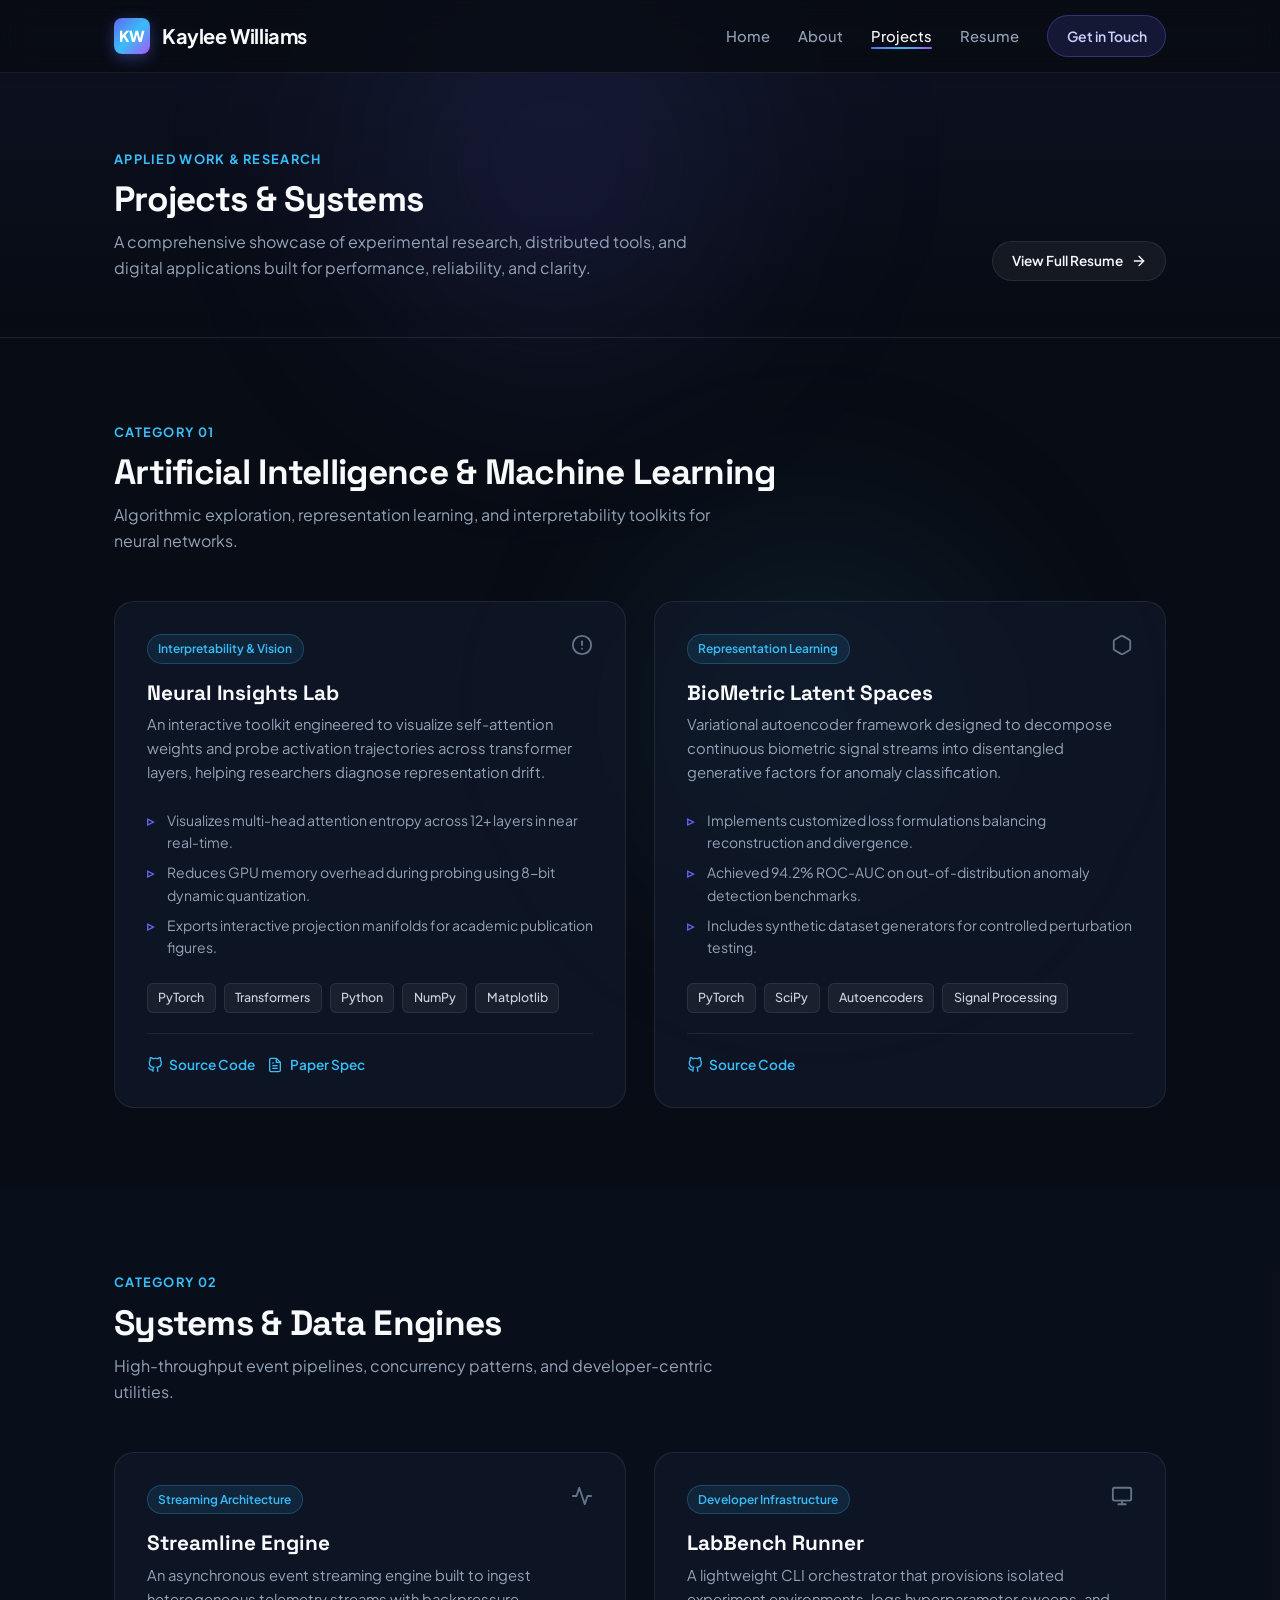
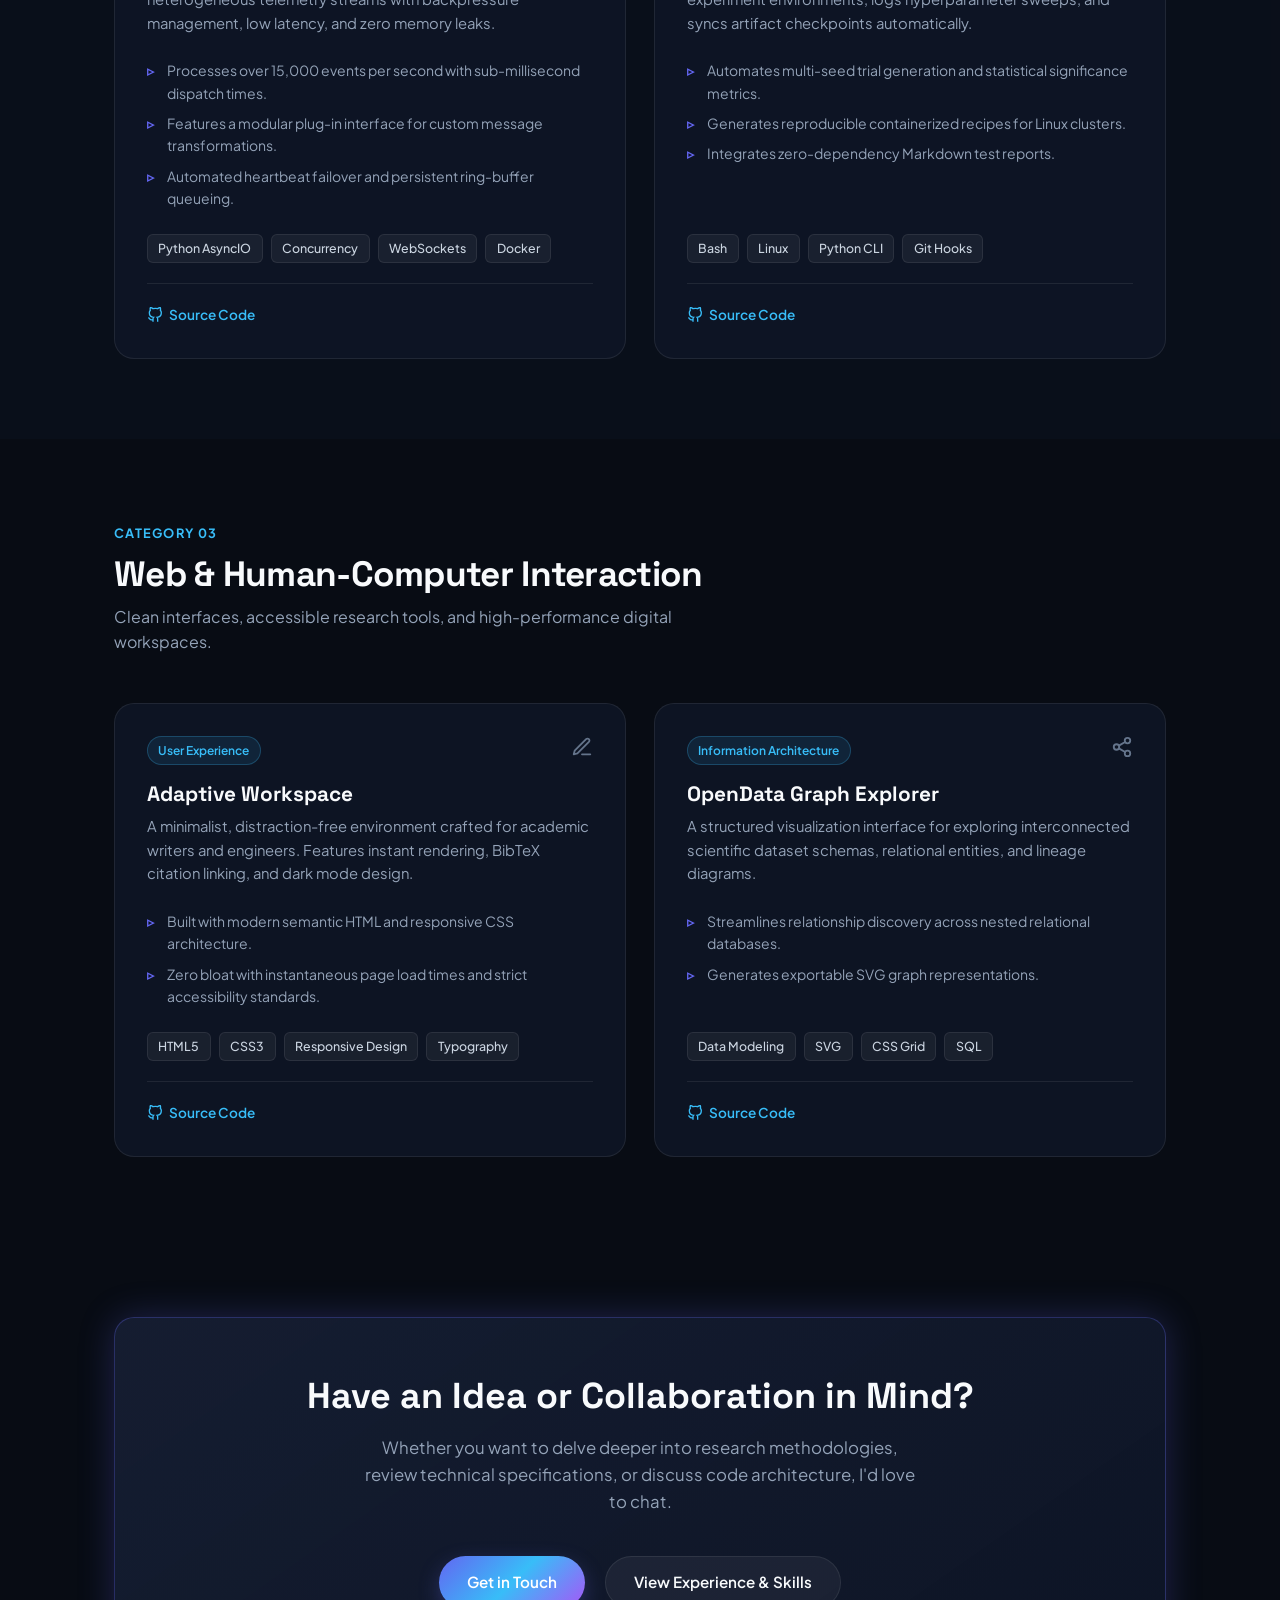
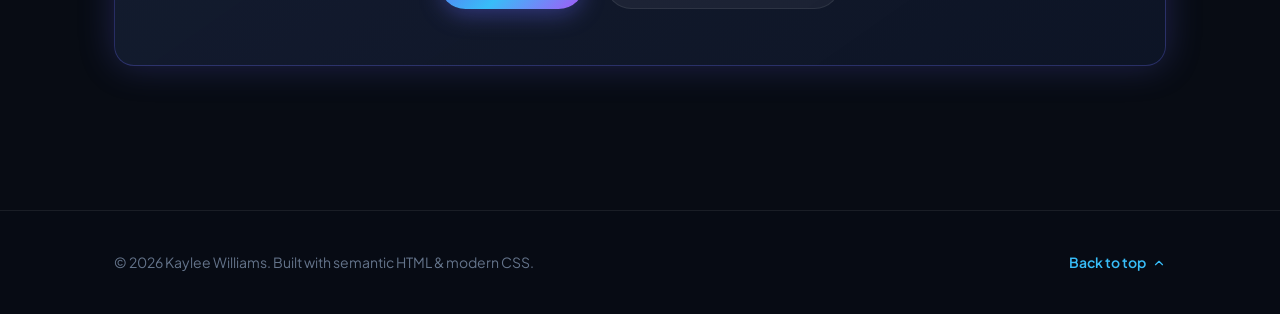
==== project.html @ 2fb53fd2 "Added resumer, projects,and shared styles" ====
<!DOCTYPE html>
<html lang="en">
<head>
  <meta charset="UTF-8">
  <meta name="viewport" content="width=device-width, initial-scale=1.0">
  <meta name="description" content="Projects and Applied Research by Kaylee Williams - Machine learning, systems engineering, and interactive web tools.">
  <title>Projects | Kaylee Williams</title>
  <link rel="preconnect" href="https://fonts.googleapis.com">
  <link rel="preconnect" href="https://fonts.gstatic.com" crossorigin>
  <link href="https://fonts.googleapis.com/css2?family=Plus+Jakarta+Sans:wght@300;400;500;600;700;800&family=Space+Grotesk:wght@500;700&display=swap" rel="stylesheet">
  <link rel="stylesheet" href="styles.css">
</head>
<body>

  <!-- Top Sticky Navigation Bar -->
  <header>
    <div class="container nav-content">
      <a href="index.html" class="brand-logo" id="nav-brand" aria-label="Kaylee Williams Home">
        <div class="brand-icon">KW</div>
        <span>Kaylee Williams</span>
      </a>
      <nav aria-label="Main Navigation">
        <ul>
          <li><a href="index.html" id="link-home">Home</a></li>
          <li><a href="index.html#about" id="link-about">About</a></li>
          <li><a href="project.html" class="active" id="link-projects">Projects</a></li>
          <li><a href="resume.html" id="link-resume">Resume</a></li>
          <li><a href="index.html#contact" class="nav-cta" id="link-contact-cta">Get in Touch</a></li>
        </ul>
      </nav>
    </div>
  </header>

  <main>
    <!-- Page Header -->
    <div class="page-header">
      <div class="container page-header-content">
        <div>
          <span class="section-tag">Applied Work &amp; Research</span>
          <h1 class="section-title">Projects &amp; Systems</h1>
          <p class="section-desc">
            A comprehensive showcase of experimental research, distributed tools, and digital applications built for performance, reliability, and clarity.
          </p>
        </div>
        <div>
          <a href="resume.html" class="btn-secondary btn-sm" id="btn-view-cv">
            <span>View Full Resume</span>
            <svg width="16" height="16" viewBox="0 0 24 24" fill="none" stroke="currentColor" stroke-width="2" stroke-linecap="round" stroke-linejoin="round"><line x1="5" y1="12" x2="19" y2="12"></line><polyline points="12 5 19 12 12 19"></polyline></svg>
          </a>
        </div>
      </div>
    </div>

    <!-- AI & Machine Learning Section -->
    <section>
      <div class="container">
        <div class="section-header">
          <span class="section-tag">Category 01</span>
          <h2 class="section-title">Artificial Intelligence &amp; Machine Learning</h2>
          <p class="section-desc">
            Algorithmic exploration, representation learning, and interpretability toolkits for neural networks.
          </p>
        </div>

        <div class="grid-2">
          <!-- Project Card 1 -->
          <article class="card project-card">
            <div>
              <div class="project-header">
                <span class="project-badge">Interpretability &amp; Vision</span>
                <span class="project-icon">
                  <svg width="22" height="22" viewBox="0 0 24 24" fill="none" stroke="currentColor" stroke-width="2" stroke-linecap="round" stroke-linejoin="round"><circle cx="12" cy="12" r="10"></circle><line x1="12" y1="8" x2="12" y2="12"></line><line x1="12" y1="16" x2="12.01" y2="16"></line></svg>
                </span>
              </div>
              <h3 class="project-title">Neural Insights Lab</h3>
              <p class="project-summary">
                An interactive toolkit engineered to visualize self-attention weights and probe activation trajectories across transformer layers, helping researchers diagnose representation drift.
              </p>
              <ul class="project-highlights">
                <li>Visualizes multi-head attention entropy across 12+ layers in near real-time.</li>
                <li>Reduces GPU memory overhead during probing using 8-bit dynamic quantization.</li>
                <li>Exports interactive projection manifolds for academic publication figures.</li>
              </ul>
            </div>
            <div>
              <div class="tech-tags">
                <span class="tag">PyTorch</span>
                <span class="tag">Transformers</span>
                <span class="tag">Python</span>
                <span class="tag">NumPy</span>
                <span class="tag">Matplotlib</span>
              </div>
              <div class="project-links">
                <a href="https://github.com" target="_blank" rel="noopener noreferrer" class="project-link-item">
                  <svg width="16" height="16" viewBox="0 0 24 24" fill="none" stroke="currentColor" stroke-width="2"><path d="M9 19c-5 1.5-5-2.5-7-3m14 6v-3.87a3.37 3.37 0 0 0-.94-2.61c3.14-.35 6.44-1.54 6.44-7A5.44 5.44 0 0 0 20 4.77 5.07 5.07 0 0 0 19.91 1S18.73.65 16 2.48a13.38 13.38 0 0 0-7 0C6.27.65 5.09 1 5.09 1A5.07 5.07 0 0 0 5 4.77a5.44 5.44 0 0 0-1.5 3.78c0 5.42 3.3 6.61 6.44 7A3.37 3.37 0 0 0 9 18.13V22"></path></svg>
                  <span>Source Code</span>
                </a>
                <a href="#" class="project-link-item">
                  <svg width="16" height="16" viewBox="0 0 24 24" fill="none" stroke="currentColor" stroke-width="2"><path d="M14 2H6a2 2 0 0 0-2 2v16a2 2 0 0 0 2 2h12a2 2 0 0 0 2-2V8z"></path><polyline points="14 2 14 8 20 8"></polyline><line x1="16" y1="13" x2="8" y2="13"></line><line x1="16" y1="17" x2="8" y2="17"></line><polyline points="10 9 9 9 8 9"></polyline></svg>
                  <span>Paper Spec</span>
                </a>
              </div>
            </div>
          </article>

          <!-- Project Card 2 -->
          <article class="card project-card">
            <div>
              <div class="project-header">
                <span class="project-badge">Representation Learning</span>
                <span class="project-icon">
                  <svg width="22" height="22" viewBox="0 0 24 24" fill="none" stroke="currentColor" stroke-width="2" stroke-linecap="round" stroke-linejoin="round"><path d="M21 16V8a2 2 0 0 0-1-1.73l-7-4a2 2 0 0 0-2 0l-7 4A2 2 0 0 0 3 8v8a2 2 0 0 0 1 1.73l7 4a2 2 0 0 0 2 0l7-4A2 2 0 0 0 21 16z"></path></svg>
                </span>
              </div>
              <h3 class="project-title">BioMetric Latent Spaces</h3>
              <p class="project-summary">
                Variational autoencoder framework designed to decompose continuous biometric signal streams into disentangled generative factors for anomaly classification.
              </p>
              <ul class="project-highlights">
                <li>Implements customized loss formulations balancing reconstruction and divergence.</li>
                <li>Achieved 94.2% ROC-AUC on out-of-distribution anomaly detection benchmarks.</li>
                <li>Includes synthetic dataset generators for controlled perturbation testing.</li>
              </ul>
            </div>
            <div>
              <div class="tech-tags">
                <span class="tag">PyTorch</span>
                <span class="tag">SciPy</span>
                <span class="tag">Autoencoders</span>
                <span class="tag">Signal Processing</span>
              </div>
              <div class="project-links">
                <a href="https://github.com" target="_blank" rel="noopener noreferrer" class="project-link-item">
                  <svg width="16" height="16" viewBox="0 0 24 24" fill="none" stroke="currentColor" stroke-width="2"><path d="M9 19c-5 1.5-5-2.5-7-3m14 6v-3.87a3.37 3.37 0 0 0-.94-2.61c3.14-.35 6.44-1.54 6.44-7A5.44 5.44 0 0 0 20 4.77 5.07 5.07 0 0 0 19.91 1S18.73.65 16 2.48a13.38 13.38 0 0 0-7 0C6.27.65 5.09 1 5.09 1A5.07 5.07 0 0 0 5 4.77a5.44 5.44 0 0 0-1.5 3.78c0 5.42 3.3 6.61 6.44 7A3.37 3.37 0 0 0 9 18.13V22"></path></svg>
                  <span>Source Code</span>
                </a>
              </div>
            </div>
          </article>
        </div>
      </div>
    </section>

    <!-- Systems & Tools Section -->
    <section style="background: rgba(14, 20, 36, 0.4);">
      <div class="container">
        <div class="section-header">
          <span class="section-tag">Category 02</span>
          <h2 class="section-title">Systems &amp; Data Engines</h2>
          <p class="section-desc">
            High-throughput event pipelines, concurrency patterns, and developer-centric utilities.
          </p>
        </div>

        <div class="grid-2">
          <!-- Project Card 3 -->
          <article class="card project-card">
            <div>
              <div class="project-header">
                <span class="project-badge">Streaming Architecture</span>
                <span class="project-icon">
                  <svg width="22" height="22" viewBox="0 0 24 24" fill="none" stroke="currentColor" stroke-width="2" stroke-linecap="round" stroke-linejoin="round"><polyline points="22 12 18 12 15 21 9 3 6 12 2 12"></polyline></svg>
                </span>
              </div>
              <h3 class="project-title">Streamline Engine</h3>
              <p class="project-summary">
                An asynchronous event streaming engine built to ingest heterogeneous telemetry streams with backpressure management, low latency, and zero memory leaks.
              </p>
              <ul class="project-highlights">
                <li>Processes over 15,000 events per second with sub-millisecond dispatch times.</li>
                <li>Features a modular plug-in interface for custom message transformations.</li>
                <li>Automated heartbeat failover and persistent ring-buffer queueing.</li>
              </ul>
            </div>
            <div>
              <div class="tech-tags">
                <span class="tag">Python AsyncIO</span>
                <span class="tag">Concurrency</span>
                <span class="tag">WebSockets</span>
                <span class="tag">Docker</span>
              </div>
              <div class="project-links">
                <a href="https://github.com" target="_blank" rel="noopener noreferrer" class="project-link-item">
                  <svg width="16" height="16" viewBox="0 0 24 24" fill="none" stroke="currentColor" stroke-width="2"><path d="M9 19c-5 1.5-5-2.5-7-3m14 6v-3.87a3.37 3.37 0 0 0-.94-2.61c3.14-.35 6.44-1.54 6.44-7A5.44 5.44 0 0 0 20 4.77 5.07 5.07 0 0 0 19.91 1S18.73.65 16 2.48a13.38 13.38 0 0 0-7 0C6.27.65 5.09 1 5.09 1A5.07 5.07 0 0 0 5 4.77a5.44 5.44 0 0 0-1.5 3.78c0 5.42 3.3 6.61 6.44 7A3.37 3.37 0 0 0 9 18.13V22"></path></svg>
                  <span>Source Code</span>
                </a>
              </div>
            </div>
          </article>

          <!-- Project Card 4 -->
          <article class="card project-card">
            <div>
              <div class="project-header">
                <span class="project-badge">Developer Infrastructure</span>
                <span class="project-icon">
                  <svg width="22" height="22" viewBox="0 0 24 24" fill="none" stroke="currentColor" stroke-width="2" stroke-linecap="round" stroke-linejoin="round"><rect x="2" y="3" width="20" height="14" rx="2" ry="2"></rect><line x1="8" y1="21" x2="16" y2="21"></line><line x1="12" y1="17" x2="12" y2="21"></line></svg>
                </span>
              </div>
              <h3 class="project-title">LabBench Runner</h3>
              <p class="project-summary">
                A lightweight CLI orchestrator that provisions isolated experiment environments, logs hyperparameter sweeps, and syncs artifact checkpoints automatically.
              </p>
              <ul class="project-highlights">
                <li>Automates multi-seed trial generation and statistical significance metrics.</li>
                <li>Generates reproducible containerized recipes for Linux clusters.</li>
                <li>Integrates zero-dependency Markdown test reports.</li>
              </ul>
            </div>
            <div>
              <div class="tech-tags">
                <span class="tag">Bash</span>
                <span class="tag">Linux</span>
                <span class="tag">Python CLI</span>
                <span class="tag">Git Hooks</span>
              </div>
              <div class="project-links">
                <a href="https://github.com" target="_blank" rel="noopener noreferrer" class="project-link-item">
                  <svg width="16" height="16" viewBox="0 0 24 24" fill="none" stroke="currentColor" stroke-width="2"><path d="M9 19c-5 1.5-5-2.5-7-3m14 6v-3.87a3.37 3.37 0 0 0-.94-2.61c3.14-.35 6.44-1.54 6.44-7A5.44 5.44 0 0 0 20 4.77 5.07 5.07 0 0 0 19.91 1S18.73.65 16 2.48a13.38 13.38 0 0 0-7 0C6.27.65 5.09 1 5.09 1A5.07 5.07 0 0 0 5 4.77a5.44 5.44 0 0 0-1.5 3.78c0 5.42 3.3 6.61 6.44 7A3.37 3.37 0 0 0 9 18.13V22"></path></svg>
                  <span>Source Code</span>
                </a>
              </div>
            </div>
          </article>
        </div>
      </div>
    </section>

    <!-- Web & HCI Section -->
    <section>
      <div class="container">
        <div class="section-header">
          <span class="section-tag">Category 03</span>
          <h2 class="section-title">Web &amp; Human-Computer Interaction</h2>
          <p class="section-desc">
            Clean interfaces, accessible research tools, and high-performance digital workspaces.
          </p>
        </div>

        <div class="grid-2">
          <!-- Project Card 5 -->
          <article class="card project-card">
            <div>
              <div class="project-header">
                <span class="project-badge">User Experience</span>
                <span class="project-icon">
                  <svg width="22" height="22" viewBox="0 0 24 24" fill="none" stroke="currentColor" stroke-width="2" stroke-linecap="round" stroke-linejoin="round"><path d="M12 20h9"></path><path d="M16.5 3.5a2.121 2.121 0 0 1 3 3L7 19l-4 1 1-4L16.5 3.5z"></path></svg>
                </span>
              </div>
              <h3 class="project-title">Adaptive Workspace</h3>
              <p class="project-summary">
                A minimalist, distraction-free environment crafted for academic writers and engineers. Features instant rendering, BibTeX citation linking, and dark mode design.
              </p>
              <ul class="project-highlights">
                <li>Built with modern semantic HTML and responsive CSS architecture.</li>
                <li>Zero bloat with instantaneous page load times and strict accessibility standards.</li>
              </ul>
            </div>
            <div>
              <div class="tech-tags">
                <span class="tag">HTML5</span>
                <span class="tag">CSS3</span>
                <span class="tag">Responsive Design</span>
                <span class="tag">Typography</span>
              </div>
              <div class="project-links">
                <a href="https://github.com" target="_blank" rel="noopener noreferrer" class="project-link-item">
                  <svg width="16" height="16" viewBox="0 0 24 24" fill="none" stroke="currentColor" stroke-width="2"><path d="M9 19c-5 1.5-5-2.5-7-3m14 6v-3.87a3.37 3.37 0 0 0-.94-2.61c3.14-.35 6.44-1.54 6.44-7A5.44 5.44 0 0 0 20 4.77 5.07 5.07 0 0 0 19.91 1S18.73.65 16 2.48a13.38 13.38 0 0 0-7 0C6.27.65 5.09 1 5.09 1A5.07 5.07 0 0 0 5 4.77a5.44 5.44 0 0 0-1.5 3.78c0 5.42 3.3 6.61 6.44 7A3.37 3.37 0 0 0 9 18.13V22"></path></svg>
                  <span>Source Code</span>
                </a>
              </div>
            </div>
          </article>

          <!-- Project Card 6 -->
          <article class="card project-card">
            <div>
              <div class="project-header">
                <span class="project-badge">Information Architecture</span>
                <span class="project-icon">
                  <svg width="22" height="22" viewBox="0 0 24 24" fill="none" stroke="currentColor" stroke-width="2" stroke-linecap="round" stroke-linejoin="round"><circle cx="18" cy="5" r="3"></circle><circle cx="6" cy="12" r="3"></circle><circle cx="18" cy="19" r="3"></circle><line x1="8.59" y1="13.51" x2="15.42" y2="17.49"></line><line x1="15.41" y1="6.51" x2="8.59" y2="10.49"></line></svg>
                </span>
              </div>
              <h3 class="project-title">OpenData Graph Explorer</h3>
              <p class="project-summary">
                A structured visualization interface for exploring interconnected scientific dataset schemas, relational entities, and lineage diagrams.
              </p>
              <ul class="project-highlights">
                <li>Streamlines relationship discovery across nested relational databases.</li>
                <li>Generates exportable SVG graph representations.</li>
              </ul>
            </div>
            <div>
              <div class="tech-tags">
                <span class="tag">Data Modeling</span>
                <span class="tag">SVG</span>
                <span class="tag">CSS Grid</span>
                <span class="tag">SQL</span>
              </div>
              <div class="project-links">
                <a href="https://github.com" target="_blank" rel="noopener noreferrer" class="project-link-item">
                  <svg width="16" height="16" viewBox="0 0 24 24" fill="none" stroke="currentColor" stroke-width="2"><path d="M9 19c-5 1.5-5-2.5-7-3m14 6v-3.87a3.37 3.37 0 0 0-.94-2.61c3.14-.35 6.44-1.54 6.44-7A5.44 5.44 0 0 0 20 4.77 5.07 5.07 0 0 0 19.91 1S18.73.65 16 2.48a13.38 13.38 0 0 0-7 0C6.27.65 5.09 1 5.09 1A5.07 5.07 0 0 0 5 4.77a5.44 5.44 0 0 0-1.5 3.78c0 5.42 3.3 6.61 6.44 7A3.37 3.37 0 0 0 9 18.13V22"></path></svg>
                  <span>Source Code</span>
                </a>
              </div>
            </div>
          </article>
        </div>
      </div>
    </section>

    <!-- Bottom Action Card -->
    <section>
      <div class="container">
        <div class="contact-card">
          <h2>Have an Idea or Collaboration in Mind?</h2>
          <p>
            Whether you want to delve deeper into research methodologies, review technical specifications, or discuss code architecture, I'd love to chat.
          </p>
          <div class="contact-methods">
            <a href="index.html#contact" class="btn-primary" id="btn-collab-contact">Get in Touch</a>
            <a href="resume.html" class="btn-secondary" id="btn-collab-resume">View Experience &amp; Skills</a>
          </div>
        </div>
      </div>
    </section>
  </main>

  <!-- Footer -->
  <footer>
    <div class="container footer-content">
      <div class="footer-text">
        &copy; 2026 Kaylee Williams. Built with semantic HTML &amp; modern CSS.
      </div>
      <a href="#" class="back-to-top" id="link-back-to-top">
        <span>Back to top</span>
        <svg width="14" height="14" viewBox="0 0 24 24" fill="none" stroke="currentColor" stroke-width="2" stroke-linecap="round" stroke-linejoin="round"><polyline points="18 15 12 9 6 15"></polyline></svg>
      </a>
    </div>
  </footer>

</body>
</html>
---- styles.css ----
/* ==========================================================================
   Design Tokens & CSS Variables
   ========================================================================== */
:root {
  --bg-primary: #080c14;
  --bg-secondary: #0e1424;
  --bg-card: rgba(18, 26, 43, 0.65);
  --bg-card-hover: rgba(25, 36, 60, 0.85);
  --border-subtle: rgba(255, 255, 255, 0.08);
  --border-accent: rgba(99, 102, 241, 0.4);
  --text-primary: #f8fafc;
  --text-secondary: #94a3b8;
  --text-muted: #64748b;
  --accent-indigo: #6366f1;
  --accent-cyan: #38bdf8;
  --accent-purple: #a855f7;
  --accent-emerald: #10b981;
  --gradient-brand: linear-gradient(135deg, #6366f1 0%, #38bdf8 50%, #a855f7 100%);
  --gradient-card: linear-gradient(145deg, rgba(255, 255, 255, 0.04) 0%, rgba(255, 255, 255, 0.01) 100%);
  --shadow-subtle: 0 10px 30px -10px rgba(0, 0, 0, 0.5);
  --shadow-glow: 0 0 35px rgba(99, 102, 241, 0.25);
  --radius-sm: 8px;
  --radius-md: 14px;
  --radius-lg: 20px;
  --radius-full: 9999px;
}

/* ==========================================================================
   Reset & Base Typography
   ========================================================================== */
*,
*::before,
*::after {
  box-sizing: border-box;
  margin: 0;
  padding: 0;
}

html {
  scroll-behavior: smooth;
  font-size: 16px;
}

body {
  background-color: var(--bg-primary);
  color: var(--text-primary);
  font-family: 'Plus Jakarta Sans', -apple-system, BlinkMacSystemFont, 'Segoe UI', Roboto, sans-serif;
  line-height: 1.6;
  overflow-x: hidden;
  min-height: 100vh;
  position: relative;
}

/* Ambient Background Atmosphere */
body::before {
  content: '';
  position: fixed;
  top: -15%;
  left: 20%;
  width: 600px;
  height: 600px;
  background: radial-gradient(circle, rgba(99, 102, 241, 0.15) 0%, transparent 70%);
  filter: blur(80px);
  z-index: -1;
  pointer-events: none;
  animation: floatAura 18s ease-in-out infinite alternate;
}

body::after {
  content: '';
  position: fixed;
  bottom: -10%;
  right: 15%;
  width: 550px;
  height: 550px;
  background: radial-gradient(circle, rgba(56, 189, 248, 0.12) 0%, transparent 70%);
  filter: blur(80px);
  z-index: -1;
  pointer-events: none;
  animation: floatAura 22s ease-in-out infinite alternate-reverse;
}

@keyframes floatAura {
  0% {
    transform: translate(0, 0) scale(1);
  }

  50% {
    transform: translate(40px, 30px) scale(1.1);
  }

  100% {
    transform: translate(-30px, -20px) scale(0.95);
  }
}

h1,
h2,
h3,
h4,
.font-heading {
  font-family: 'Space Grotesk', sans-serif;
  color: var(--text-primary);
  line-height: 1.25;
  font-weight: 700;
}

.text-gradient {
  background: var(--gradient-brand);
  -webkit-background-clip: text;
  -webkit-text-fill-color: transparent;
  background-clip: text;
}

a {
  color: inherit;
  text-decoration: none;
  transition: color 0.2s ease;
}

/* ==========================================================================
   Layout Containers
   ========================================================================== */
.container {
  width: 100%;
  max-width: 1100px;
  margin: 0 auto;
  padding: 0 1.5rem;
}

/* ==========================================================================
   Header & Navigation
   ========================================================================== */
header {
  position: sticky;
  top: 0;
  z-index: 100;
  background: rgba(8, 12, 20, 0.75);
  backdrop-filter: blur(16px);
  -webkit-backdrop-filter: blur(16px);
  border-bottom: 1px solid var(--border-subtle);
}

.nav-content {
  display: flex;
  align-items: center;
  justify-content: space-between;
  height: 72px;
}

.brand-logo {
  display: flex;
  align-items: center;
  gap: 0.75rem;
  font-size: 1.25rem;
  font-weight: 700;
  letter-spacing: -0.02em;
}

.brand-icon {
  width: 36px;
  height: 36px;
  border-radius: var(--radius-sm);
  background: var(--gradient-brand);
  display: grid;
  place-items: center;
  color: #fff;
  font-weight: 800;
  font-size: 0.95rem;
  box-shadow: 0 4px 15px rgba(99, 102, 241, 0.4);
}

nav ul {
  display: flex;
  align-items: center;
  list-style: none;
  gap: 1.75rem;
}

nav a {
  font-size: 0.925rem;
  color: var(--text-secondary);
  font-weight: 500;
  position: relative;
  padding: 0.25rem 0;
}

nav a::after {
  content: '';
  position: absolute;
  bottom: 0;
  left: 0;
  width: 0%;
  height: 2px;
  background: var(--gradient-brand);
  transition: width 0.25s ease;
  border-radius: var(--radius-full);
}

nav a:hover,
nav a.active {
  color: var(--text-primary);
}

nav a:hover::after,
nav a.active::after {
  width: 100%;
}

.nav-cta {
  display: inline-flex;
  align-items: center;
  padding: 0.55rem 1.15rem;
  border-radius: var(--radius-full);
  background: rgba(99, 102, 241, 0.15);
  border: 1px solid rgba(99, 102, 241, 0.35);
  color: #c7d2fe;
  font-size: 0.875rem;
  font-weight: 600;
  transition: all 0.25s ease;
}

.nav-cta:hover {
  background: var(--accent-indigo);
  color: #ffffff;
  transform: translateY(-1px);
  box-shadow: 0 4px 18px rgba(99, 102, 241, 0.4);
}

/* ==========================================================================
   Page Hero & Subpage Headers
   ========================================================================== */
.hero {
  padding: 6rem 0 5rem;
  position: relative;
}

.page-header {
  padding: 4.5rem 0 3.5rem;
  position: relative;
  border-bottom: 1px solid var(--border-subtle);
  background: linear-gradient(180deg, rgba(99, 102, 241, 0.05) 0%, transparent 100%);
}

.page-header-content {
  display: flex;
  justify-content: space-between;
  align-items: flex-end;
  flex-wrap: wrap;
  gap: 1.5rem;
}

.hero-wrapper {
  display: grid;
  grid-template-columns: 1fr auto;
  align-items: center;
  gap: 3.5rem;
}

.badge-status {
  display: inline-flex;
  align-items: center;
  gap: 0.5rem;
  padding: 0.35rem 0.9rem;
  background: rgba(16, 185, 129, 0.1);
  border: 1px solid rgba(16, 185, 129, 0.3);
  border-radius: var(--radius-full);
  font-size: 0.825rem;
  font-weight: 600;
  color: #6ee7b7;
  margin-bottom: 1.5rem;
}

.status-dot {
  width: 8px;
  height: 8px;
  border-radius: 50%;
  background-color: var(--accent-emerald);
  box-shadow: 0 0 10px var(--accent-emerald);
  animation: pulseDot 2s infinite ease-in-out;
}

@keyframes pulseDot {

  0%,
  100% {
    opacity: 1;
    transform: scale(1);
  }

  50% {
    opacity: 0.4;
    transform: scale(0.8);
  }
}

.hero h1 {
  font-size: 3.25rem;
  letter-spacing: -0.03em;
  margin-bottom: 1.25rem;
}

.hero-lead {
  font-size: 1.2rem;
  color: var(--text-secondary);
  max-width: 580px;
  margin-bottom: 2rem;
  font-weight: 400;
}

.hero-actions {
  display: flex;
  flex-wrap: wrap;
  gap: 1rem;
  align-items: center;
}

/* Avatar Frame */
.hero-visual {
  position: relative;
}

.avatar-frame {
  width: 240px;
  height: 240px;
  border-radius: 36px;
  padding: 4px;
  background: var(--gradient-brand);
  box-shadow: var(--shadow-glow);
  position: relative;
}

.avatar-inner {
  width: 100%;
  height: 100%;
  background: var(--bg-secondary);
  border-radius: 32px;
  overflow: hidden;
  display: flex;
  flex-direction: column;
  align-items: center;
  justify-content: center;
  position: relative;
}

.avatar-symbol {
  width: 90px;
  height: 90px;
  background: radial-gradient(circle, rgba(99, 102, 241, 0.25) 0%, transparent 70%);
  border-radius: 50%;
  display: grid;
  place-items: center;
}

.avatar-svg {
  width: 72px;
  height: 72px;
  stroke: var(--accent-cyan);
}

.avatar-title {
  margin-top: 0.75rem;
  font-size: 1.1rem;
  font-weight: 700;
  color: var(--text-primary);
  letter-spacing: -0.01em;
}

.avatar-subtitle {
  font-size: 0.775rem;
  color: var(--text-muted);
  text-transform: uppercase;
  letter-spacing: 0.08em;
  font-weight: 600;
}

/* ==========================================================================
   Buttons & CTAs
   ========================================================================== */
.btn-primary {
  display: inline-flex;
  align-items: center;
  gap: 0.5rem;
  background: var(--gradient-brand);
  color: #ffffff;
  padding: 0.85rem 1.75rem;
  border-radius: var(--radius-full);
  font-weight: 600;
  font-size: 0.95rem;
  border: none;
  cursor: pointer;
  box-shadow: 0 8px 24px -4px rgba(99, 102, 241, 0.45);
  transition: all 0.25s ease;
}

.btn-primary:hover {
  transform: translateY(-2px);
  box-shadow: 0 12px 30px -4px rgba(99, 102, 241, 0.65);
  color: #ffffff;
}

.btn-secondary {
  display: inline-flex;
  align-items: center;
  gap: 0.5rem;
  background: rgba(255, 255, 255, 0.05);
  color: var(--text-primary);
  padding: 0.85rem 1.75rem;
  border-radius: var(--radius-full);
  font-weight: 600;
  font-size: 0.95rem;
  border: 1px solid var(--border-subtle);
  transition: all 0.25s ease;
}

.btn-secondary:hover {
  background: rgba(255, 255, 255, 0.1);
  border-color: rgba(255, 255, 255, 0.2);
  transform: translateY(-2px);
  color: #ffffff;
}

.btn-sm {
  padding: 0.5rem 1.15rem;
  font-size: 0.85rem;
}

/* ==========================================================================
   Stats Strip
   ========================================================================== */
.stats-strip {
  display: grid;
  grid-template-columns: repeat(3, 1fr);
  gap: 1.5rem;
  margin-top: 3.5rem;
  padding: 1.75rem 2rem;
  background: var(--gradient-card);
  border: 1px solid var(--border-subtle);
  border-radius: var(--radius-lg);
  backdrop-filter: blur(10px);
}

.stat-item {
  text-align: center;
}

.stat-number {
  font-size: 2.25rem;
  font-weight: 800;
  font-family: 'Space Grotesk', sans-serif;
  margin-bottom: 0.25rem;
  background: var(--gradient-brand);
  -webkit-background-clip: text;
  -webkit-text-fill-color: transparent;
}

.stat-label {
  font-size: 0.875rem;
  color: var(--text-secondary);
  font-weight: 500;
}

/* ==========================================================================
   Sections & Grids
   ========================================================================== */
section {
  padding: 5rem 0;
}

.section-header {
  margin-bottom: 3rem;
}

.section-tag {
  display: inline-block;
  font-size: 0.8rem;
  font-weight: 700;
  text-transform: uppercase;
  letter-spacing: 0.1em;
  color: var(--accent-cyan);
  margin-bottom: 0.5rem;
}

.section-title {
  font-size: 2.2rem;
  letter-spacing: -0.02em;
}

.section-desc {
  color: var(--text-secondary);
  margin-top: 0.5rem;
  max-width: 620px;
}

.grid-2 {
  display: grid;
  grid-template-columns: repeat(2, 1fr);
  gap: 1.75rem;
}

.grid-3 {
  display: grid;
  grid-template-columns: repeat(3, 1fr);
  gap: 1.5rem;
}

/* ==========================================================================
   Cards
   ========================================================================== */
.card {
  background: var(--bg-card);
  border: 1px solid var(--border-subtle);
  border-radius: var(--radius-lg);
  padding: 2rem;
  transition: all 0.3s cubic-bezier(0.16, 1, 0.3, 1);
  position: relative;
  overflow: hidden;
}

.card::before {
  content: '';
  position: absolute;
  top: 0;
  left: 0;
  right: 0;
  height: 2px;
  background: var(--gradient-brand);
  opacity: 0;
  transition: opacity 0.3s ease;
}

.card:hover {
  transform: translateY(-4px);
  background: var(--bg-card-hover);
  border-color: var(--border-accent);
  box-shadow: 0 15px 35px -10px rgba(0, 0, 0, 0.6);
}

.card:hover::before {
  opacity: 1;
}

/* About Cards */
.about-bio {
  font-size: 1.05rem;
  color: var(--text-secondary);
  line-height: 1.8;
  margin-bottom: 1.5rem;
}

.about-feature {
  display: flex;
  gap: 1rem;
  margin-top: 1.25rem;
}

.about-icon-box {
  width: 44px;
  height: 44px;
  border-radius: var(--radius-md);
  background: rgba(99, 102, 241, 0.15);
  border: 1px solid rgba(99, 102, 241, 0.3);
  display: grid;
  place-items: center;
  color: var(--accent-cyan);
  flex-shrink: 0;
}

.about-feature-title {
  font-size: 1rem;
  font-weight: 600;
  color: var(--text-primary);
}

.about-feature-desc {
  font-size: 0.875rem;
  color: var(--text-muted);
  margin-top: 0.15rem;
}

/* ==========================================================================
   Project Component Styles
   ========================================================================== */
.project-card {
  display: flex;
  flex-direction: column;
  justify-content: space-between;
}

.project-header {
  display: flex;
  justify-content: space-between;
  align-items: flex-start;
  margin-bottom: 1rem;
}

.project-badge {
  font-size: 0.75rem;
  padding: 0.25rem 0.65rem;
  border-radius: var(--radius-full);
  background: rgba(56, 189, 248, 0.1);
  border: 1px solid rgba(56, 189, 248, 0.25);
  color: var(--accent-cyan);
  font-weight: 600;
}

.project-icon {
  color: var(--text-muted);
  transition: color 0.2s, transform 0.2s;
}

.card:hover .project-icon {
  color: var(--accent-cyan);
  transform: translate(2px, -2px);
}

.project-title {
  font-size: 1.3rem;
  margin-bottom: 0.5rem;
  color: var(--text-primary);
}

.project-summary {
  font-size: 0.925rem;
  color: var(--text-secondary);
  margin-bottom: 1.5rem;
  line-height: 1.6;
}

.project-highlights {
  list-style: none;
  margin-bottom: 1.5rem;
}

.project-highlights li {
  position: relative;
  padding-left: 1.25rem;
  margin-bottom: 0.5rem;
  font-size: 0.875rem;
  color: var(--text-secondary);
}

.project-highlights li::before {
  content: '▹';
  position: absolute;
  left: 0;
  color: var(--accent-indigo);
  font-weight: bold;
}

.tech-tags {
  display: flex;
  flex-wrap: wrap;
  gap: 0.5rem;
  margin-top: auto;
}

.tag {
  font-size: 0.775rem;
  background: rgba(255, 255, 255, 0.05);
  border: 1px solid var(--border-subtle);
  color: #cbd5e1;
  padding: 0.25rem 0.65rem;
  border-radius: 6px;
  font-weight: 500;
}

.project-links {
  display: flex;
  gap: 0.75rem;
  margin-top: 1.25rem;
  padding-top: 1.25rem;
  border-top: 1px solid var(--border-subtle);
}

.project-link-item {
  display: inline-flex;
  align-items: center;
  gap: 0.4rem;
  font-size: 0.85rem;
  font-weight: 600;
  color: var(--accent-cyan);
}

.project-link-item:hover {
  text-decoration: underline;
  color: #ffffff;
}

/* ==========================================================================
   Skills Grid
   ========================================================================== */
.skill-category {
  background: var(--bg-card);
  border: 1px solid var(--border-subtle);
  border-radius: var(--radius-lg);
  padding: 1.75rem;
}

.skill-cat-title {
  font-size: 1.1rem;
  display: flex;
  align-items: center;
  gap: 0.65rem;
  margin-bottom: 1.25rem;
  color: var(--text-primary);
}

.skill-cat-title svg {
  color: var(--accent-indigo);
}

.skill-list {
  display: flex;
  flex-wrap: wrap;
  gap: 0.6rem;
}

.skill-pill {
  font-size: 0.85rem;
  background: rgba(255, 255, 255, 0.04);
  border: 1px solid var(--border-subtle);
  padding: 0.4rem 0.85rem;
  border-radius: var(--radius-sm);
  color: #e2e8f0;
  transition: all 0.2s ease;
}

.skill-pill:hover {
  background: rgba(99, 102, 241, 0.15);
  border-color: rgba(99, 102, 241, 0.4);
  color: #ffffff;
  transform: translateY(-1px);
}

/* ==========================================================================
   Timeline (Experience & Education)
   ========================================================================== */
.timeline {
  position: relative;
  margin-left: 1rem;
  padding-left: 2rem;
  border-left: 2px dashed rgba(255, 255, 255, 0.15);
}

.timeline-item {
  position: relative;
  margin-bottom: 2.75rem;
}

.timeline-item:last-child {
  margin-bottom: 0;
}

.timeline-marker {
  position: absolute;
  left: -2.6rem;
  top: 0.25rem;
  width: 16px;
  height: 16px;
  border-radius: 50%;
  background: var(--bg-primary);
  border: 3px solid var(--accent-indigo);
  box-shadow: 0 0 12px var(--accent-indigo);
}

.timeline-date {
  font-size: 0.8rem;
  font-weight: 700;
  color: var(--accent-cyan);
  text-transform: uppercase;
  letter-spacing: 0.05em;
  margin-bottom: 0.35rem;
}

.timeline-role {
  font-size: 1.2rem;
  color: var(--text-primary);
  font-weight: 700;
}

.timeline-org {
  font-size: 0.95rem;
  color: var(--text-muted);
  margin-bottom: 0.75rem;
}

.timeline-desc {
  font-size: 0.925rem;
  color: var(--text-secondary);
  line-height: 1.6;
}

/* ==========================================================================
   Resume Dedicated Styles
   ========================================================================== */
.resume-paper {
  background: var(--bg-secondary);
  border: 1px solid var(--border-subtle);
  border-radius: var(--radius-lg);
  padding: 3.5rem;
  box-shadow: var(--shadow-subtle);
  position: relative;
}

.resume-header-block {
  border-bottom: 1px solid var(--border-subtle);
  padding-bottom: 2rem;
  margin-bottom: 2.5rem;
  display: flex;
  justify-content: space-between;
  align-items: flex-start;
  flex-wrap: wrap;
  gap: 1.5rem;
}

.resume-candidate-name {
  font-size: 2.75rem;
  letter-spacing: -0.02em;
  margin-bottom: 0.4rem;
}

.resume-candidate-title {
  font-size: 1.15rem;
  color: var(--accent-cyan);
  font-weight: 600;
}

.resume-contact-list {
  list-style: none;
  display: flex;
  flex-direction: column;
  gap: 0.45rem;
  font-size: 0.9rem;
  color: var(--text-secondary);
}

.resume-contact-list a {
  color: var(--text-primary);
  display: inline-flex;
  align-items: center;
  gap: 0.5rem;
}

.resume-contact-list a:hover {
  color: var(--accent-cyan);
}

.resume-section {
  margin-bottom: 3rem;
}

.resume-section:last-child {
  margin-bottom: 0;
}

.resume-section-title {
  font-size: 1.4rem;
  text-transform: uppercase;
  letter-spacing: 0.06em;
  color: var(--text-primary);
  border-bottom: 2px solid var(--border-subtle);
  padding-bottom: 0.5rem;
  margin-bottom: 1.5rem;
  display: flex;
  align-items: center;
  gap: 0.75rem;
}

.resume-section-title::after {
  content: '';
  height: 2px;
  flex-grow: 1;
  background: var(--border-subtle);
}

.resume-entry {
  margin-bottom: 2rem;
}

.resume-entry:last-child {
  margin-bottom: 0;
}

.resume-entry-top {
  display: flex;
  justify-content: space-between;
  align-items: baseline;
  flex-wrap: wrap;
  gap: 0.5rem;
  margin-bottom: 0.35rem;
}

.resume-entry-role {
  font-size: 1.15rem;
  font-weight: 700;
  color: var(--text-primary);
}

.resume-entry-org {
  font-size: 1rem;
  color: var(--accent-indigo);
  font-weight: 600;
}

.resume-entry-meta {
  font-size: 0.85rem;
  color: var(--text-muted);
  font-weight: 600;
}

.resume-bullets {
  list-style: none;
  margin-top: 0.75rem;
}

.resume-bullets li {
  position: relative;
  padding-left: 1.35rem;
  margin-bottom: 0.6rem;
  color: var(--text-secondary);
  font-size: 0.95rem;
  line-height: 1.6;
}

.resume-bullets li::before {
  content: '•';
  position: absolute;
  left: 0.25rem;
  color: var(--accent-cyan);
  font-size: 1.1rem;
}

.resume-skill-matrix {
  display: grid;
  grid-template-columns: 180px 1fr;
  gap: 1rem 1.5rem;
  font-size: 0.95rem;
}

.resume-skill-cat {
  font-weight: 700;
  color: var(--text-primary);
}

.resume-skill-vals {
  color: var(--text-secondary);
}

/* ==========================================================================
   Contact Card & Footer
   ========================================================================== */
.contact-card {
  background: linear-gradient(145deg, rgba(30, 41, 69, 0.6) 0%, rgba(15, 23, 42, 0.8) 100%);
  border: 1px solid rgba(99, 102, 241, 0.3);
  border-radius: var(--radius-lg);
  padding: 3.5rem 2.5rem;
  text-align: center;
  box-shadow: var(--shadow-glow);
}

.contact-card h2 {
  font-size: 2.25rem;
  margin-bottom: 1rem;
}

.contact-card p {
  color: var(--text-secondary);
  max-width: 550px;
  margin: 0 auto 2.5rem;
  font-size: 1.05rem;
}

.contact-methods {
  display: flex;
  justify-content: center;
  flex-wrap: wrap;
  gap: 1.25rem;
}

.contact-link {
  display: inline-flex;
  align-items: center;
  gap: 0.75rem;
  padding: 0.85rem 1.65rem;
  border-radius: var(--radius-full);
  background: rgba(255, 255, 255, 0.06);
  border: 1px solid var(--border-subtle);
  color: var(--text-primary);
  font-weight: 600;
  font-size: 0.925rem;
  transition: all 0.25s ease;
}

.contact-link:hover {
  background: rgba(99, 102, 241, 0.2);
  border-color: rgba(99, 102, 241, 0.5);
  transform: translateY(-2px);
  box-shadow: 0 6px 20px rgba(99, 102, 241, 0.25);
  color: #ffffff;
}

footer {
  border-top: 1px solid var(--border-subtle);
  padding: 2.5rem 0;
  margin-top: 4rem;
  background: rgba(8, 12, 20, 0.9);
}

.footer-content {
  display: flex;
  justify-content: space-between;
  align-items: center;
  flex-wrap: wrap;
  gap: 1.5rem;
}

.footer-text {
  font-size: 0.875rem;
  color: var(--text-muted);
}

.back-to-top {
  font-size: 0.875rem;
  color: var(--accent-cyan);
  font-weight: 600;
  display: inline-flex;
  align-items: center;
  gap: 0.4rem;
}

.back-to-top:hover {
  text-decoration: underline;
}

/* ==========================================================================
   Responsive & Print Styles
   ========================================================================== */
@media (max-width: 860px) {
  .hero-wrapper {
    grid-template-columns: 1fr;
    text-align: center;
    justify-items: center;
  }

  .hero-lead {
    margin: 0 auto 2rem;
  }

  .hero-actions {
    justify-content: center;
  }

  .grid-2,
  .grid-3 {
    grid-template-columns: 1fr;
  }

  .stats-strip {
    grid-template-columns: 1fr;
    gap: 1.5rem;
  }

  .resume-paper {
    padding: 2rem 1.5rem;
  }

  .resume-skill-matrix {
    grid-template-columns: 1fr;
    gap: 0.4rem;
  }

  nav ul {
    gap: 1rem;
  }
}

@media (max-width: 640px) {
  nav ul {
    display: none;
  }
}

@media print {
  body {
    background: #ffffff !important;
    color: #000000 !important;
  }

  header,
  footer,
  .page-header,
  .btn-primary,
  .btn-secondary,
  .contact-card {
    display: none !important;
  }

  .resume-paper {
    border: none !important;
    box-shadow: none !important;
    padding: 0 !important;
    background: #ffffff !important;
    color: #000000 !important;
  }

  .text-gradient {
    -webkit-text-fill-color: initial !important;
    color: #000000 !important;
    background: none !important;
  }

  .resume-entry-role,
  .resume-candidate-name {
    color: #000000 !important;
  }

  .resume-entry-org,
  .resume-candidate-title {
    color: #2563eb !important;
  }

  .resume-bullets li {
    color: #333333 !important;
  }
}
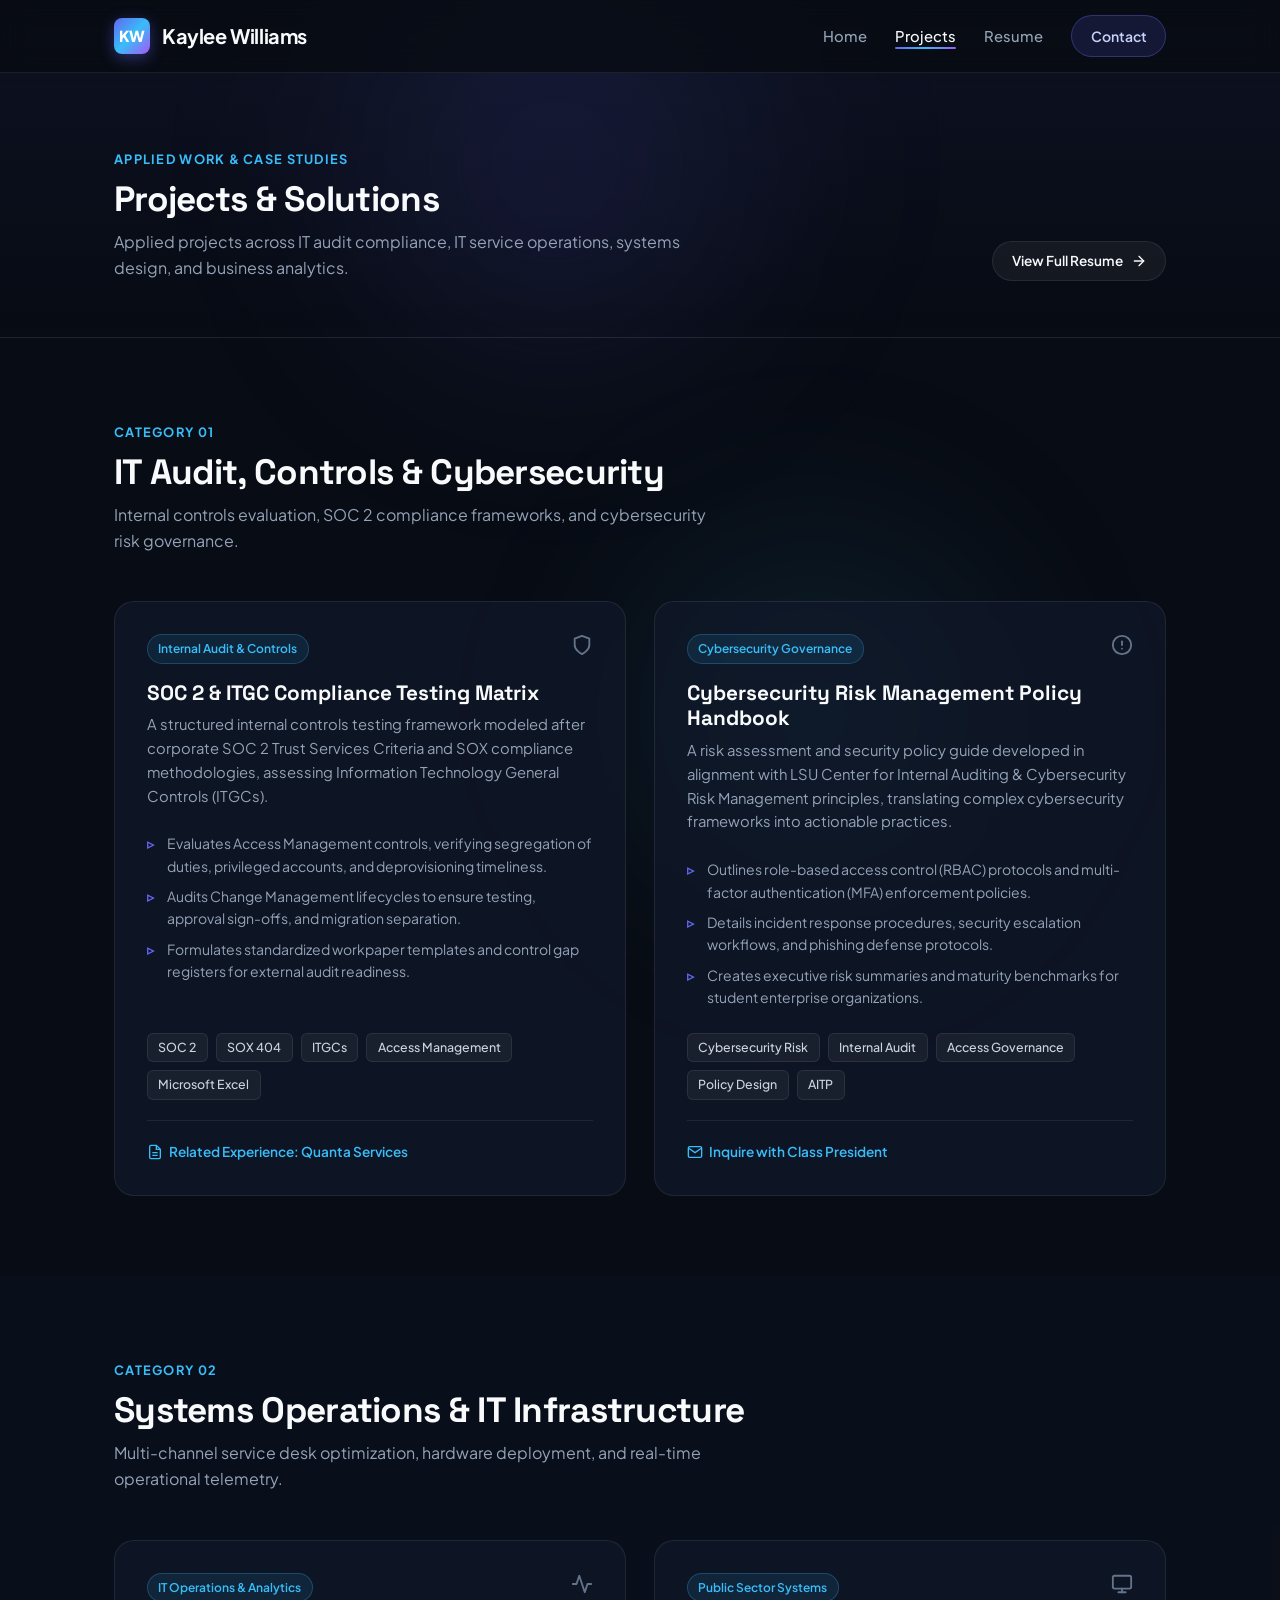
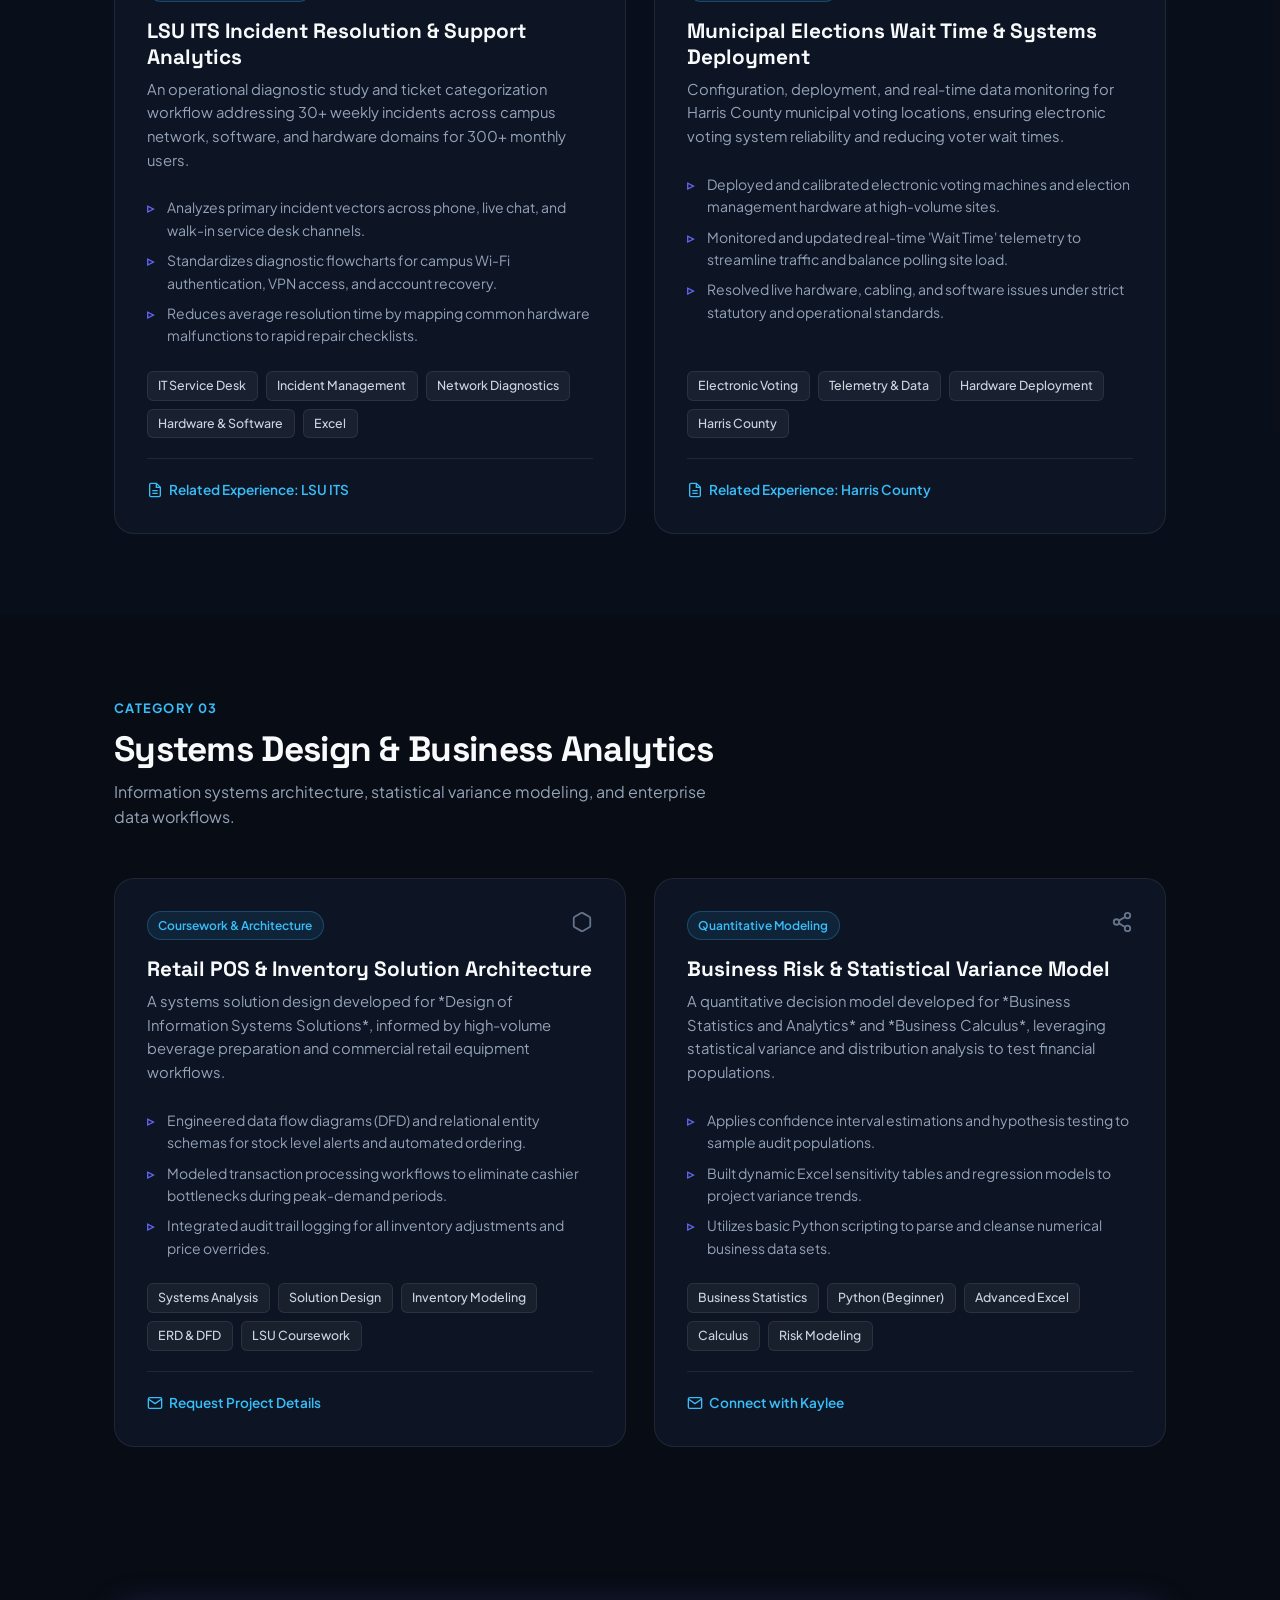
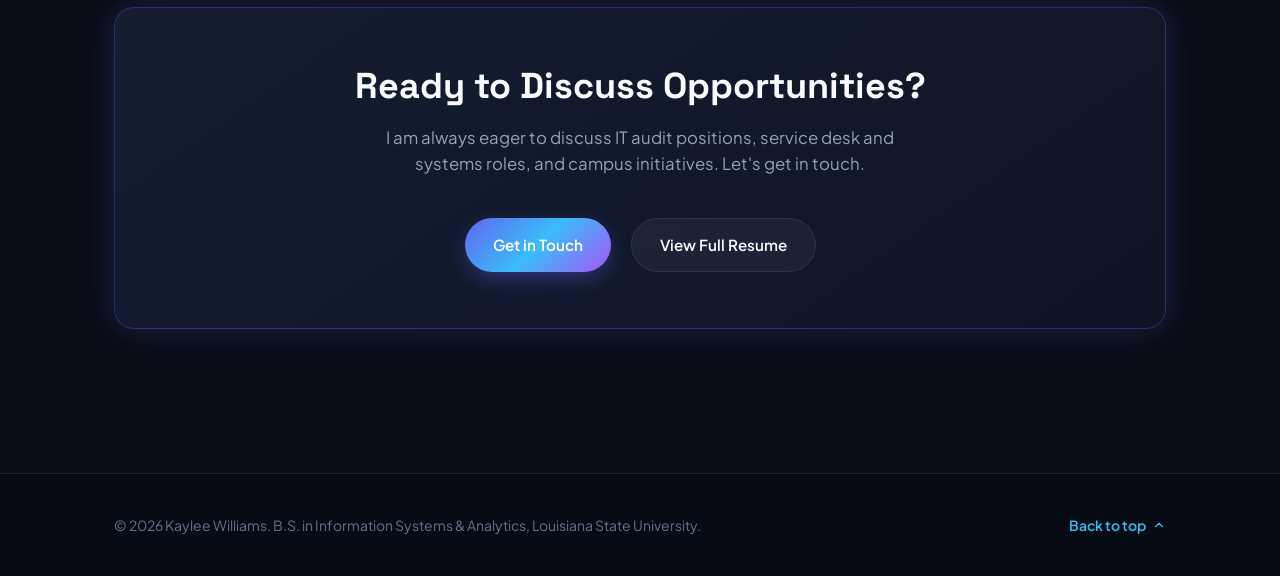
==== commit 632ca3e8: "Add resume" ====
--- a/project.html
+++ b/project.html
@@ -3,7 +3,7 @@
 <head>
   <meta charset="UTF-8">
   <meta name="viewport" content="width=device-width, initial-scale=1.0">
-  <meta name="description" content="Projects and Applied Research by Kaylee Williams - Machine learning, systems engineering, and interactive web tools.">
+  <meta name="description" content="Projects and Applied Work by Kaylee Williams - Information Systems & Analytics, IT Audit & ITGCs, Enterprise IT Support, and Systems Architecture.">
   <title>Projects | Kaylee Williams</title>
   <link rel="preconnect" href="https://fonts.googleapis.com">
   <link rel="preconnect" href="https://fonts.gstatic.com" crossorigin>
@@ -22,10 +22,9 @@
       <nav aria-label="Main Navigation">
         <ul>
           <li><a href="index.html" id="link-home">Home</a></li>
-          <li><a href="index.html#about" id="link-about">About</a></li>
           <li><a href="project.html" class="active" id="link-projects">Projects</a></li>
           <li><a href="resume.html" id="link-resume">Resume</a></li>
-          <li><a href="index.html#contact" class="nav-cta" id="link-contact-cta">Get in Touch</a></li>
+          <li><a href="contact.html" class="nav-cta" id="link-contact-cta">Contact</a></li>
         </ul>
       </nav>
     </div>
@@ -36,13 +35,13 @@
     <div class="page-header">
       <div class="container page-header-content">
         <div>
-          <span class="section-tag">Applied Work &amp; Research</span>
-          <h1 class="section-title">Projects &amp; Systems</h1>
+          <span class="section-tag">Applied Work &amp; Case Studies</span>
+          <h1 class="section-title">Projects &amp; Solutions</h1>
           <p class="section-desc">
-            A comprehensive showcase of experimental research, distributed tools, and digital applications built for performance, reliability, and clarity.
-          </p>
-        </div>
-        <div>
+            Applied projects across IT audit compliance, IT service operations, systems design, and business analytics.
+          </p>
+        </div>
+        <div class="hero-actions">
           <a href="resume.html" class="btn-secondary btn-sm" id="btn-view-cv">
             <span>View Full Resume</span>
             <svg width="16" height="16" viewBox="0 0 24 24" fill="none" stroke="currentColor" stroke-width="2" stroke-linecap="round" stroke-linejoin="round"><line x1="5" y1="12" x2="19" y2="12"></line><polyline points="12 5 19 12 12 19"></polyline></svg>
@@ -51,88 +50,85 @@
       </div>
     </div>
 
-    <!-- AI & Machine Learning Section -->
+    <!-- Category 01: IT Audit, Controls & Cybersecurity -->
     <section>
       <div class="container">
         <div class="section-header">
           <span class="section-tag">Category 01</span>
-          <h2 class="section-title">Artificial Intelligence &amp; Machine Learning</h2>
+          <h2 class="section-title">IT Audit, Controls &amp; Cybersecurity</h2>
           <p class="section-desc">
-            Algorithmic exploration, representation learning, and interpretability toolkits for neural networks.
+            Internal controls evaluation, SOC 2 compliance frameworks, and cybersecurity risk governance.
           </p>
         </div>
 
         <div class="grid-2">
-          <!-- Project Card 1 -->
-          <article class="card project-card">
-            <div>
-              <div class="project-header">
-                <span class="project-badge">Interpretability &amp; Vision</span>
+          <!-- Project Card 1: SOC 2 & ITGC Compliance Testing Matrix -->
+          <article class="card project-card">
+            <div>
+              <div class="project-header">
+                <span class="project-badge">Internal Audit &amp; Controls</span>
+                <span class="project-icon">
+                  <svg width="22" height="22" viewBox="0 0 24 24" fill="none" stroke="currentColor" stroke-width="2" stroke-linecap="round" stroke-linejoin="round"><path d="M12 22s8-4 8-10V5l-8-3-8 3v7c0 6 8 10 8 10z"></path></svg>
+                </span>
+              </div>
+              <h3 class="project-title">SOC 2 &amp; ITGC Compliance Testing Matrix</h3>
+              <p class="project-summary">
+                A structured internal controls testing framework modeled after corporate SOC 2 Trust Services Criteria and SOX compliance methodologies, assessing Information Technology General Controls (ITGCs).
+              </p>
+              <ul class="project-highlights">
+                <li>Evaluates Access Management controls, verifying segregation of duties, privileged accounts, and deprovisioning timeliness.</li>
+                <li>Audits Change Management lifecycles to ensure testing, approval sign-offs, and migration separation.</li>
+                <li>Formulates standardized workpaper templates and control gap registers for external audit readiness.</li>
+              </ul>
+            </div>
+            <div>
+              <div class="tech-tags">
+                <span class="tag">SOC 2</span>
+                <span class="tag">SOX 404</span>
+                <span class="tag">ITGCs</span>
+                <span class="tag">Access Management</span>
+                <span class="tag">Microsoft Excel</span>
+              </div>
+              <div class="project-links">
+                <a href="resume.html" class="project-link-item">
+                  <svg width="16" height="16" viewBox="0 0 24 24" fill="none" stroke="currentColor" stroke-width="2"><path d="M14 2H6a2 2 0 0 0-2 2v16a2 2 0 0 0 2 2h12a2 2 0 0 0 2-2V8z"></path><polyline points="14 2 14 8 20 8"></polyline><line x1="16" y1="13" x2="8" y2="13"></line><line x1="16" y1="17" x2="8" y2="17"></line></svg>
+                  <span>Related Experience: Quanta Services</span>
+                </a>
+              </div>
+            </div>
+          </article>
+
+          <!-- Project Card 2: Cybersecurity Risk Management Policy Guide -->
+          <article class="card project-card">
+            <div>
+              <div class="project-header">
+                <span class="project-badge">Cybersecurity Governance</span>
                 <span class="project-icon">
                   <svg width="22" height="22" viewBox="0 0 24 24" fill="none" stroke="currentColor" stroke-width="2" stroke-linecap="round" stroke-linejoin="round"><circle cx="12" cy="12" r="10"></circle><line x1="12" y1="8" x2="12" y2="12"></line><line x1="12" y1="16" x2="12.01" y2="16"></line></svg>
                 </span>
               </div>
-              <h3 class="project-title">Neural Insights Lab</h3>
-              <p class="project-summary">
-                An interactive toolkit engineered to visualize self-attention weights and probe activation trajectories across transformer layers, helping researchers diagnose representation drift.
-              </p>
-              <ul class="project-highlights">
-                <li>Visualizes multi-head attention entropy across 12+ layers in near real-time.</li>
-                <li>Reduces GPU memory overhead during probing using 8-bit dynamic quantization.</li>
-                <li>Exports interactive projection manifolds for academic publication figures.</li>
-              </ul>
-            </div>
-            <div>
-              <div class="tech-tags">
-                <span class="tag">PyTorch</span>
-                <span class="tag">Transformers</span>
-                <span class="tag">Python</span>
-                <span class="tag">NumPy</span>
-                <span class="tag">Matplotlib</span>
-              </div>
-              <div class="project-links">
-                <a href="https://github.com" target="_blank" rel="noopener noreferrer" class="project-link-item">
-                  <svg width="16" height="16" viewBox="0 0 24 24" fill="none" stroke="currentColor" stroke-width="2"><path d="M9 19c-5 1.5-5-2.5-7-3m14 6v-3.87a3.37 3.37 0 0 0-.94-2.61c3.14-.35 6.44-1.54 6.44-7A5.44 5.44 0 0 0 20 4.77 5.07 5.07 0 0 0 19.91 1S18.73.65 16 2.48a13.38 13.38 0 0 0-7 0C6.27.65 5.09 1 5.09 1A5.07 5.07 0 0 0 5 4.77a5.44 5.44 0 0 0-1.5 3.78c0 5.42 3.3 6.61 6.44 7A3.37 3.37 0 0 0 9 18.13V22"></path></svg>
-                  <span>Source Code</span>
-                </a>
-                <a href="#" class="project-link-item">
-                  <svg width="16" height="16" viewBox="0 0 24 24" fill="none" stroke="currentColor" stroke-width="2"><path d="M14 2H6a2 2 0 0 0-2 2v16a2 2 0 0 0 2 2h12a2 2 0 0 0 2-2V8z"></path><polyline points="14 2 14 8 20 8"></polyline><line x1="16" y1="13" x2="8" y2="13"></line><line x1="16" y1="17" x2="8" y2="17"></line><polyline points="10 9 9 9 8 9"></polyline></svg>
-                  <span>Paper Spec</span>
-                </a>
-              </div>
-            </div>
-          </article>
-
-          <!-- Project Card 2 -->
-          <article class="card project-card">
-            <div>
-              <div class="project-header">
-                <span class="project-badge">Representation Learning</span>
-                <span class="project-icon">
-                  <svg width="22" height="22" viewBox="0 0 24 24" fill="none" stroke="currentColor" stroke-width="2" stroke-linecap="round" stroke-linejoin="round"><path d="M21 16V8a2 2 0 0 0-1-1.73l-7-4a2 2 0 0 0-2 0l-7 4A2 2 0 0 0 3 8v8a2 2 0 0 0 1 1.73l7 4a2 2 0 0 0 2 0l7-4A2 2 0 0 0 21 16z"></path></svg>
-                </span>
-              </div>
-              <h3 class="project-title">BioMetric Latent Spaces</h3>
-              <p class="project-summary">
-                Variational autoencoder framework designed to decompose continuous biometric signal streams into disentangled generative factors for anomaly classification.
-              </p>
-              <ul class="project-highlights">
-                <li>Implements customized loss formulations balancing reconstruction and divergence.</li>
-                <li>Achieved 94.2% ROC-AUC on out-of-distribution anomaly detection benchmarks.</li>
-                <li>Includes synthetic dataset generators for controlled perturbation testing.</li>
-              </ul>
-            </div>
-            <div>
-              <div class="tech-tags">
-                <span class="tag">PyTorch</span>
-                <span class="tag">SciPy</span>
-                <span class="tag">Autoencoders</span>
-                <span class="tag">Signal Processing</span>
-              </div>
-              <div class="project-links">
-                <a href="https://github.com" target="_blank" rel="noopener noreferrer" class="project-link-item">
-                  <svg width="16" height="16" viewBox="0 0 24 24" fill="none" stroke="currentColor" stroke-width="2"><path d="M9 19c-5 1.5-5-2.5-7-3m14 6v-3.87a3.37 3.37 0 0 0-.94-2.61c3.14-.35 6.44-1.54 6.44-7A5.44 5.44 0 0 0 20 4.77 5.07 5.07 0 0 0 19.91 1S18.73.65 16 2.48a13.38 13.38 0 0 0-7 0C6.27.65 5.09 1 5.09 1A5.07 5.07 0 0 0 5 4.77a5.44 5.44 0 0 0-1.5 3.78c0 5.42 3.3 6.61 6.44 7A3.37 3.37 0 0 0 9 18.13V22"></path></svg>
-                  <span>Source Code</span>
+              <h3 class="project-title">Cybersecurity Risk Management Policy Handbook</h3>
+              <p class="project-summary">
+                A risk assessment and security policy guide developed in alignment with LSU Center for Internal Auditing &amp; Cybersecurity Risk Management principles, translating complex cybersecurity frameworks into actionable practices.
+              </p>
+              <ul class="project-highlights">
+                <li>Outlines role-based access control (RBAC) protocols and multi-factor authentication (MFA) enforcement policies.</li>
+                <li>Details incident response procedures, security escalation workflows, and phishing defense protocols.</li>
+                <li>Creates executive risk summaries and maturity benchmarks for student enterprise organizations.</li>
+              </ul>
+            </div>
+            <div>
+              <div class="tech-tags">
+                <span class="tag">Cybersecurity Risk</span>
+                <span class="tag">Internal Audit</span>
+                <span class="tag">Access Governance</span>
+                <span class="tag">Policy Design</span>
+                <span class="tag">AITP</span>
+              </div>
+              <div class="project-links">
+                <a href="contact.html" class="project-link-item">
+                  <svg width="16" height="16" viewBox="0 0 24 24" fill="none" stroke="currentColor" stroke-width="2"><path d="M4 4h16c1.1 0 2 .9 2 2v12c0 1.1-.9 2-2 2H4c-1.1 0-2-.9-2-2V6c0-1.1.9-2 2-2z"></path><polyline points="22,6 12,13 2,6"></polyline></svg>
+                  <span>Inquire with Class President</span>
                 </a>
               </div>
             </div>
@@ -141,83 +137,84 @@
       </div>
     </section>
 
-    <!-- Systems & Tools Section -->
+    <!-- Category 02: Systems Operations & IT Infrastructure -->
     <section style="background: rgba(14, 20, 36, 0.4);">
       <div class="container">
         <div class="section-header">
           <span class="section-tag">Category 02</span>
-          <h2 class="section-title">Systems &amp; Data Engines</h2>
+          <h2 class="section-title">Systems Operations &amp; IT Infrastructure</h2>
           <p class="section-desc">
-            High-throughput event pipelines, concurrency patterns, and developer-centric utilities.
+            Multi-channel service desk optimization, hardware deployment, and real-time operational telemetry.
           </p>
         </div>
 
         <div class="grid-2">
-          <!-- Project Card 3 -->
-          <article class="card project-card">
-            <div>
-              <div class="project-header">
-                <span class="project-badge">Streaming Architecture</span>
+          <!-- Project Card 3: LSU ITS Incident Resolution & Ticket Analytics -->
+          <article class="card project-card">
+            <div>
+              <div class="project-header">
+                <span class="project-badge">IT Operations &amp; Analytics</span>
                 <span class="project-icon">
                   <svg width="22" height="22" viewBox="0 0 24 24" fill="none" stroke="currentColor" stroke-width="2" stroke-linecap="round" stroke-linejoin="round"><polyline points="22 12 18 12 15 21 9 3 6 12 2 12"></polyline></svg>
                 </span>
               </div>
-              <h3 class="project-title">Streamline Engine</h3>
-              <p class="project-summary">
-                An asynchronous event streaming engine built to ingest heterogeneous telemetry streams with backpressure management, low latency, and zero memory leaks.
-              </p>
-              <ul class="project-highlights">
-                <li>Processes over 15,000 events per second with sub-millisecond dispatch times.</li>
-                <li>Features a modular plug-in interface for custom message transformations.</li>
-                <li>Automated heartbeat failover and persistent ring-buffer queueing.</li>
-              </ul>
-            </div>
-            <div>
-              <div class="tech-tags">
-                <span class="tag">Python AsyncIO</span>
-                <span class="tag">Concurrency</span>
-                <span class="tag">WebSockets</span>
-                <span class="tag">Docker</span>
-              </div>
-              <div class="project-links">
-                <a href="https://github.com" target="_blank" rel="noopener noreferrer" class="project-link-item">
-                  <svg width="16" height="16" viewBox="0 0 24 24" fill="none" stroke="currentColor" stroke-width="2"><path d="M9 19c-5 1.5-5-2.5-7-3m14 6v-3.87a3.37 3.37 0 0 0-.94-2.61c3.14-.35 6.44-1.54 6.44-7A5.44 5.44 0 0 0 20 4.77 5.07 5.07 0 0 0 19.91 1S18.73.65 16 2.48a13.38 13.38 0 0 0-7 0C6.27.65 5.09 1 5.09 1A5.07 5.07 0 0 0 5 4.77a5.44 5.44 0 0 0-1.5 3.78c0 5.42 3.3 6.61 6.44 7A3.37 3.37 0 0 0 9 18.13V22"></path></svg>
-                  <span>Source Code</span>
-                </a>
-              </div>
-            </div>
-          </article>
-
-          <!-- Project Card 4 -->
-          <article class="card project-card">
-            <div>
-              <div class="project-header">
-                <span class="project-badge">Developer Infrastructure</span>
+              <h3 class="project-title">LSU ITS Incident Resolution &amp; Support Analytics</h3>
+              <p class="project-summary">
+                An operational diagnostic study and ticket categorization workflow addressing 30+ weekly incidents across campus network, software, and hardware domains for 300+ monthly users.
+              </p>
+              <ul class="project-highlights">
+                <li>Analyzes primary incident vectors across phone, live chat, and walk-in service desk channels.</li>
+                <li>Standardizes diagnostic flowcharts for campus Wi-Fi authentication, VPN access, and account recovery.</li>
+                <li>Reduces average resolution time by mapping common hardware malfunctions to rapid repair checklists.</li>
+              </ul>
+            </div>
+            <div>
+              <div class="tech-tags">
+                <span class="tag">IT Service Desk</span>
+                <span class="tag">Incident Management</span>
+                <span class="tag">Network Diagnostics</span>
+                <span class="tag">Hardware &amp; Software</span>
+                <span class="tag">Excel</span>
+              </div>
+              <div class="project-links">
+                <a href="resume.html" class="project-link-item">
+                  <svg width="16" height="16" viewBox="0 0 24 24" fill="none" stroke="currentColor" stroke-width="2"><path d="M14 2H6a2 2 0 0 0-2 2v16a2 2 0 0 0 2 2h12a2 2 0 0 0 2-2V8z"></path><polyline points="14 2 14 8 20 8"></polyline><line x1="16" y1="13" x2="8" y2="13"></line><line x1="16" y1="17" x2="8" y2="17"></line></svg>
+                  <span>Related Experience: LSU ITS</span>
+                </a>
+              </div>
+            </div>
+          </article>
+
+          <!-- Project Card 4: Harris County Elections Real-Time Wait Time -->
+          <article class="card project-card">
+            <div>
+              <div class="project-header">
+                <span class="project-badge">Public Sector Systems</span>
                 <span class="project-icon">
                   <svg width="22" height="22" viewBox="0 0 24 24" fill="none" stroke="currentColor" stroke-width="2" stroke-linecap="round" stroke-linejoin="round"><rect x="2" y="3" width="20" height="14" rx="2" ry="2"></rect><line x1="8" y1="21" x2="16" y2="21"></line><line x1="12" y1="17" x2="12" y2="21"></line></svg>
                 </span>
               </div>
-              <h3 class="project-title">LabBench Runner</h3>
-              <p class="project-summary">
-                A lightweight CLI orchestrator that provisions isolated experiment environments, logs hyperparameter sweeps, and syncs artifact checkpoints automatically.
-              </p>
-              <ul class="project-highlights">
-                <li>Automates multi-seed trial generation and statistical significance metrics.</li>
-                <li>Generates reproducible containerized recipes for Linux clusters.</li>
-                <li>Integrates zero-dependency Markdown test reports.</li>
-              </ul>
-            </div>
-            <div>
-              <div class="tech-tags">
-                <span class="tag">Bash</span>
-                <span class="tag">Linux</span>
-                <span class="tag">Python CLI</span>
-                <span class="tag">Git Hooks</span>
-              </div>
-              <div class="project-links">
-                <a href="https://github.com" target="_blank" rel="noopener noreferrer" class="project-link-item">
-                  <svg width="16" height="16" viewBox="0 0 24 24" fill="none" stroke="currentColor" stroke-width="2"><path d="M9 19c-5 1.5-5-2.5-7-3m14 6v-3.87a3.37 3.37 0 0 0-.94-2.61c3.14-.35 6.44-1.54 6.44-7A5.44 5.44 0 0 0 20 4.77 5.07 5.07 0 0 0 19.91 1S18.73.65 16 2.48a13.38 13.38 0 0 0-7 0C6.27.65 5.09 1 5.09 1A5.07 5.07 0 0 0 5 4.77a5.44 5.44 0 0 0-1.5 3.78c0 5.42 3.3 6.61 6.44 7A3.37 3.37 0 0 0 9 18.13V22"></path></svg>
-                  <span>Source Code</span>
+              <h3 class="project-title">Municipal Elections Wait Time &amp; Systems Deployment</h3>
+              <p class="project-summary">
+                Configuration, deployment, and real-time data monitoring for Harris County municipal voting locations, ensuring electronic voting system reliability and reducing voter wait times.
+              </p>
+              <ul class="project-highlights">
+                <li>Deployed and calibrated electronic voting machines and election management hardware at high-volume sites.</li>
+                <li>Monitored and updated real-time 'Wait Time' telemetry to streamline traffic and balance polling site load.</li>
+                <li>Resolved live hardware, cabling, and software issues under strict statutory and operational standards.</li>
+              </ul>
+            </div>
+            <div>
+              <div class="tech-tags">
+                <span class="tag">Electronic Voting</span>
+                <span class="tag">Telemetry &amp; Data</span>
+                <span class="tag">Hardware Deployment</span>
+                <span class="tag">Harris County</span>
+              </div>
+              <div class="project-links">
+                <a href="resume.html" class="project-link-item">
+                  <svg width="16" height="16" viewBox="0 0 24 24" fill="none" stroke="currentColor" stroke-width="2"><path d="M14 2H6a2 2 0 0 0-2 2v16a2 2 0 0 0 2 2h12a2 2 0 0 0 2-2V8z"></path><polyline points="14 2 14 8 20 8"></polyline><line x1="16" y1="13" x2="8" y2="13"></line><line x1="16" y1="17" x2="8" y2="17"></line></svg>
+                  <span>Related Experience: Harris County</span>
                 </a>
               </div>
             </div>
@@ -226,81 +223,85 @@
       </div>
     </section>
 
-    <!-- Web & HCI Section -->
+    <!-- Category 03: Systems Design & Business Analytics -->
     <section>
       <div class="container">
         <div class="section-header">
           <span class="section-tag">Category 03</span>
-          <h2 class="section-title">Web &amp; Human-Computer Interaction</h2>
+          <h2 class="section-title">Systems Design &amp; Business Analytics</h2>
           <p class="section-desc">
-            Clean interfaces, accessible research tools, and high-performance digital workspaces.
+            Information systems architecture, statistical variance modeling, and enterprise data workflows.
           </p>
         </div>
 
         <div class="grid-2">
-          <!-- Project Card 5 -->
-          <article class="card project-card">
-            <div>
-              <div class="project-header">
-                <span class="project-badge">User Experience</span>
-                <span class="project-icon">
-                  <svg width="22" height="22" viewBox="0 0 24 24" fill="none" stroke="currentColor" stroke-width="2" stroke-linecap="round" stroke-linejoin="round"><path d="M12 20h9"></path><path d="M16.5 3.5a2.121 2.121 0 0 1 3 3L7 19l-4 1 1-4L16.5 3.5z"></path></svg>
-                </span>
-              </div>
-              <h3 class="project-title">Adaptive Workspace</h3>
-              <p class="project-summary">
-                A minimalist, distraction-free environment crafted for academic writers and engineers. Features instant rendering, BibTeX citation linking, and dark mode design.
-              </p>
-              <ul class="project-highlights">
-                <li>Built with modern semantic HTML and responsive CSS architecture.</li>
-                <li>Zero bloat with instantaneous page load times and strict accessibility standards.</li>
-              </ul>
-            </div>
-            <div>
-              <div class="tech-tags">
-                <span class="tag">HTML5</span>
-                <span class="tag">CSS3</span>
-                <span class="tag">Responsive Design</span>
-                <span class="tag">Typography</span>
-              </div>
-              <div class="project-links">
-                <a href="https://github.com" target="_blank" rel="noopener noreferrer" class="project-link-item">
-                  <svg width="16" height="16" viewBox="0 0 24 24" fill="none" stroke="currentColor" stroke-width="2"><path d="M9 19c-5 1.5-5-2.5-7-3m14 6v-3.87a3.37 3.37 0 0 0-.94-2.61c3.14-.35 6.44-1.54 6.44-7A5.44 5.44 0 0 0 20 4.77 5.07 5.07 0 0 0 19.91 1S18.73.65 16 2.48a13.38 13.38 0 0 0-7 0C6.27.65 5.09 1 5.09 1A5.07 5.07 0 0 0 5 4.77a5.44 5.44 0 0 0-1.5 3.78c0 5.42 3.3 6.61 6.44 7A3.37 3.37 0 0 0 9 18.13V22"></path></svg>
-                  <span>Source Code</span>
-                </a>
-              </div>
-            </div>
-          </article>
-
-          <!-- Project Card 6 -->
-          <article class="card project-card">
-            <div>
-              <div class="project-header">
-                <span class="project-badge">Information Architecture</span>
+          <!-- Project Card 5: Retail POS & Inventory Solution Architecture -->
+          <article class="card project-card">
+            <div>
+              <div class="project-header">
+                <span class="project-badge">Coursework &amp; Architecture</span>
+                <span class="project-icon">
+                  <svg width="22" height="22" viewBox="0 0 24 24" fill="none" stroke="currentColor" stroke-width="2" stroke-linecap="round" stroke-linejoin="round"><path d="M21 16V8a2 2 0 0 0-1-1.73l-7-4a2 2 0 0 0-2 0l-7 4A2 2 0 0 0 3 8v8a2 2 0 0 0 1 1.73l7 4a2 2 0 0 0 2 0l7-4A2 2 0 0 0 21 16z"></path></svg>
+                </span>
+              </div>
+              <h3 class="project-title">Retail POS &amp; Inventory Solution Architecture</h3>
+              <p class="project-summary">
+                A systems solution design developed for *Design of Information Systems Solutions*, informed by high-volume beverage preparation and commercial retail equipment workflows.
+              </p>
+              <ul class="project-highlights">
+                <li>Engineered data flow diagrams (DFD) and relational entity schemas for stock level alerts and automated ordering.</li>
+                <li>Modeled transaction processing workflows to eliminate cashier bottlenecks during peak-demand periods.</li>
+                <li>Integrated audit trail logging for all inventory adjustments and price overrides.</li>
+              </ul>
+            </div>
+            <div>
+              <div class="tech-tags">
+                <span class="tag">Systems Analysis</span>
+                <span class="tag">Solution Design</span>
+                <span class="tag">Inventory Modeling</span>
+                <span class="tag">ERD &amp; DFD</span>
+                <span class="tag">LSU Coursework</span>
+              </div>
+              <div class="project-links">
+                <a href="contact.html" class="project-link-item">
+                  <svg width="16" height="16" viewBox="0 0 24 24" fill="none" stroke="currentColor" stroke-width="2"><path d="M4 4h16c1.1 0 2 .9 2 2v12c0 1.1-.9 2-2 2H4c-1.1 0-2-.9-2-2V6c0-1.1.9-2 2-2z"></path><polyline points="22,6 12,13 2,6"></polyline></svg>
+                  <span>Request Project Details</span>
+                </a>
+              </div>
+            </div>
+          </article>
+
+          <!-- Project Card 6: Business Risk & Statistical Analytics Model -->
+          <article class="card project-card">
+            <div>
+              <div class="project-header">
+                <span class="project-badge">Quantitative Modeling</span>
                 <span class="project-icon">
                   <svg width="22" height="22" viewBox="0 0 24 24" fill="none" stroke="currentColor" stroke-width="2" stroke-linecap="round" stroke-linejoin="round"><circle cx="18" cy="5" r="3"></circle><circle cx="6" cy="12" r="3"></circle><circle cx="18" cy="19" r="3"></circle><line x1="8.59" y1="13.51" x2="15.42" y2="17.49"></line><line x1="15.41" y1="6.51" x2="8.59" y2="10.49"></line></svg>
                 </span>
               </div>
-              <h3 class="project-title">OpenData Graph Explorer</h3>
-              <p class="project-summary">
-                A structured visualization interface for exploring interconnected scientific dataset schemas, relational entities, and lineage diagrams.
-              </p>
-              <ul class="project-highlights">
-                <li>Streamlines relationship discovery across nested relational databases.</li>
-                <li>Generates exportable SVG graph representations.</li>
-              </ul>
-            </div>
-            <div>
-              <div class="tech-tags">
-                <span class="tag">Data Modeling</span>
-                <span class="tag">SVG</span>
-                <span class="tag">CSS Grid</span>
-                <span class="tag">SQL</span>
-              </div>
-              <div class="project-links">
-                <a href="https://github.com" target="_blank" rel="noopener noreferrer" class="project-link-item">
-                  <svg width="16" height="16" viewBox="0 0 24 24" fill="none" stroke="currentColor" stroke-width="2"><path d="M9 19c-5 1.5-5-2.5-7-3m14 6v-3.87a3.37 3.37 0 0 0-.94-2.61c3.14-.35 6.44-1.54 6.44-7A5.44 5.44 0 0 0 20 4.77 5.07 5.07 0 0 0 19.91 1S18.73.65 16 2.48a13.38 13.38 0 0 0-7 0C6.27.65 5.09 1 5.09 1A5.07 5.07 0 0 0 5 4.77a5.44 5.44 0 0 0-1.5 3.78c0 5.42 3.3 6.61 6.44 7A3.37 3.37 0 0 0 9 18.13V22"></path></svg>
-                  <span>Source Code</span>
+              <h3 class="project-title">Business Risk &amp; Statistical Variance Model</h3>
+              <p class="project-summary">
+                A quantitative decision model developed for *Business Statistics and Analytics* and *Business Calculus*, leveraging statistical variance and distribution analysis to test financial populations.
+              </p>
+              <ul class="project-highlights">
+                <li>Applies confidence interval estimations and hypothesis testing to sample audit populations.</li>
+                <li>Built dynamic Excel sensitivity tables and regression models to project variance trends.</li>
+                <li>Utilizes basic Python scripting to parse and cleanse numerical business data sets.</li>
+              </ul>
+            </div>
+            <div>
+              <div class="tech-tags">
+                <span class="tag">Business Statistics</span>
+                <span class="tag">Python (Beginner)</span>
+                <span class="tag">Advanced Excel</span>
+                <span class="tag">Calculus</span>
+                <span class="tag">Risk Modeling</span>
+              </div>
+              <div class="project-links">
+                <a href="contact.html" class="project-link-item">
+                  <svg width="16" height="16" viewBox="0 0 24 24" fill="none" stroke="currentColor" stroke-width="2"><path d="M4 4h16c1.1 0 2 .9 2 2v12c0 1.1-.9 2-2 2H4c-1.1 0-2-.9-2-2V6c0-1.1.9-2 2-2z"></path><polyline points="22,6 12,13 2,6"></polyline></svg>
+                  <span>Connect with Kaylee</span>
                 </a>
               </div>
             </div>
@@ -313,13 +314,13 @@
     <section>
       <div class="container">
         <div class="contact-card">
-          <h2>Have an Idea or Collaboration in Mind?</h2>
+          <h2>Ready to Discuss Opportunities?</h2>
           <p>
-            Whether you want to delve deeper into research methodologies, review technical specifications, or discuss code architecture, I'd love to chat.
+            I am always eager to discuss IT audit positions, service desk and systems roles, and campus initiatives. Let's get in touch.
           </p>
           <div class="contact-methods">
-            <a href="index.html#contact" class="btn-primary" id="btn-collab-contact">Get in Touch</a>
-            <a href="resume.html" class="btn-secondary" id="btn-collab-resume">View Experience &amp; Skills</a>
+            <a href="contact.html" class="btn-primary" id="btn-collab-contact">Get in Touch</a>
+            <a href="resume.html" class="btn-secondary" id="btn-collab-resume">View Full Resume</a>
           </div>
         </div>
       </div>
@@ -330,7 +331,7 @@
   <footer>
     <div class="container footer-content">
       <div class="footer-text">
-        &copy; 2026 Kaylee Williams. Built with semantic HTML &amp; modern CSS.
+        &copy; 2026 Kaylee Williams. B.S. in Information Systems &amp; Analytics, Louisiana State University.
       </div>
       <a href="#" class="back-to-top" id="link-back-to-top">
         <span>Back to top</span>
--- a/styles.css
+++ b/styles.css
@@ -1000,6 +1000,242 @@
   color: #ffffff;
 }
 
+/* ==========================================================================
+   Contact Page Dedicated Styles
+   ========================================================================== */
+.contact-layout-grid {
+  display: grid;
+  grid-template-columns: 1fr 1.35fr;
+  gap: 2.5rem;
+  align-items: start;
+}
+
+.contact-info-column {
+  display: flex;
+  flex-direction: column;
+  gap: 1.5rem;
+}
+
+.contact-direct-card {
+  background: var(--bg-card);
+  border: 1px solid var(--border-subtle);
+  border-radius: var(--radius-md);
+  padding: 1.5rem;
+  display: flex;
+  align-items: flex-start;
+  gap: 1.25rem;
+  transition: all 0.25s ease;
+}
+
+.contact-direct-card:hover {
+  background: var(--bg-card-hover);
+  border-color: var(--border-accent);
+  transform: translateY(-2px);
+  box-shadow: var(--shadow-subtle);
+}
+
+.contact-card-icon {
+  width: 46px;
+  height: 46px;
+  border-radius: var(--radius-sm);
+  background: rgba(99, 102, 241, 0.15);
+  border: 1px solid rgba(99, 102, 241, 0.3);
+  display: grid;
+  place-items: center;
+  color: var(--accent-cyan);
+  flex-shrink: 0;
+}
+
+.contact-card-content h3 {
+  font-size: 1rem;
+  color: var(--text-muted);
+  text-transform: uppercase;
+  letter-spacing: 0.05em;
+  margin-bottom: 0.35rem;
+  font-weight: 600;
+}
+
+.contact-card-content a,
+.contact-card-content p {
+  font-size: 1.1rem;
+  color: var(--text-primary);
+  font-weight: 600;
+  display: block;
+}
+
+.contact-card-content a:hover {
+  color: var(--accent-cyan);
+}
+
+.contact-card-content .contact-subtext {
+  font-size: 0.85rem;
+  color: var(--text-secondary);
+  margin-top: 0.25rem;
+  font-weight: 400;
+}
+
+.leadership-badge-box {
+  background: linear-gradient(145deg, rgba(99, 102, 241, 0.1) 0%, rgba(56, 189, 248, 0.05) 100%);
+  border: 1px solid rgba(99, 102, 241, 0.25);
+  border-radius: var(--radius-md);
+  padding: 1.75rem;
+}
+
+.leadership-badge-box h4 {
+  font-size: 1.1rem;
+  color: var(--text-primary);
+  margin-bottom: 0.75rem;
+  display: flex;
+  align-items: center;
+  gap: 0.5rem;
+}
+
+.leadership-list {
+  list-style: none;
+  display: flex;
+  flex-direction: column;
+  gap: 0.65rem;
+}
+
+.leadership-list li {
+  font-size: 0.9rem;
+  color: var(--text-secondary);
+  display: flex;
+  align-items: center;
+  gap: 0.5rem;
+}
+
+.leadership-list li::before {
+  content: '✓';
+  color: var(--accent-emerald);
+  font-weight: bold;
+}
+
+/* Interactive Contact Form */
+.contact-form-container {
+  background: var(--bg-card);
+  border: 1px solid var(--border-subtle);
+  border-radius: var(--radius-lg);
+  padding: 2.5rem;
+  box-shadow: var(--shadow-subtle);
+  position: relative;
+}
+
+.contact-form-container::before {
+  content: '';
+  position: absolute;
+  top: 0;
+  left: 10%;
+  right: 10%;
+  height: 2px;
+  background: var(--gradient-brand);
+}
+
+.form-header {
+  margin-bottom: 2rem;
+}
+
+.form-header h2 {
+  font-size: 1.75rem;
+  margin-bottom: 0.5rem;
+}
+
+.form-header p {
+  color: var(--text-secondary);
+  font-size: 0.95rem;
+}
+
+.contact-form {
+  display: flex;
+  flex-direction: column;
+  gap: 1.25rem;
+}
+
+.form-row {
+  display: grid;
+  grid-template-columns: 1fr 1fr;
+  gap: 1.25rem;
+}
+
+.form-group {
+  display: flex;
+  flex-direction: column;
+  gap: 0.45rem;
+}
+
+.form-label {
+  font-size: 0.875rem;
+  font-weight: 600;
+  color: var(--text-primary);
+}
+
+.form-input,
+.form-select,
+.form-textarea {
+  width: 100%;
+  background: rgba(8, 12, 20, 0.7);
+  border: 1px solid var(--border-subtle);
+  border-radius: var(--radius-sm);
+  padding: 0.8rem 1rem;
+  color: var(--text-primary);
+  font-family: inherit;
+  font-size: 0.95rem;
+  transition: all 0.2s ease;
+}
+
+.form-input:focus,
+.form-select:focus,
+.form-textarea:focus {
+  outline: none;
+  border-color: var(--accent-indigo);
+  box-shadow: 0 0 0 3px rgba(99, 102, 241, 0.25);
+  background: rgba(14, 20, 36, 0.9);
+}
+
+.form-select {
+  cursor: pointer;
+}
+
+.form-select option {
+  background: #0e1424;
+  color: #f8fafc;
+}
+
+.form-textarea {
+  min-height: 140px;
+  resize: vertical;
+}
+
+.form-input::placeholder,
+.form-textarea::placeholder {
+  color: var(--text-muted);
+}
+
+.form-status-message {
+  display: none;
+  padding: 1rem 1.25rem;
+  border-radius: var(--radius-sm);
+  font-size: 0.925rem;
+  font-weight: 500;
+  margin-top: 1rem;
+  align-items: center;
+  gap: 0.75rem;
+}
+
+.form-status-message.success {
+  display: flex;
+  background: rgba(16, 185, 129, 0.15);
+  border: 1px solid rgba(16, 185, 129, 0.4);
+  color: #a7f3d0;
+}
+
+.form-status-message.error {
+  display: flex;
+  background: rgba(239, 68, 68, 0.15);
+  border: 1px solid rgba(239, 68, 68, 0.4);
+  color: #fca5a5;
+}
+
 footer {
   border-top: 1px solid var(--border-subtle);
   padding: 2.5rem 0;
@@ -1052,7 +1288,9 @@
   }
 
   .grid-2,
-  .grid-3 {
+  .grid-3,
+  .contact-layout-grid,
+  .form-row {
     grid-template-columns: 1fr;
   }
 
@@ -1071,13 +1309,27 @@
   }
 
   nav ul {
-    gap: 1rem;
+    gap: 1.1rem;
   }
 }
 
 @media (max-width: 640px) {
+  .nav-content {
+    flex-wrap: wrap;
+    height: auto;
+    padding: 0.85rem 0;
+    gap: 0.75rem;
+  }
+
   nav ul {
-    display: none;
+    display: flex;
+    flex-wrap: wrap;
+    gap: 0.85rem;
+    font-size: 0.85rem;
+  }
+
+  .contact-form-container {
+    padding: 1.75rem 1.25rem;
   }
 }
 
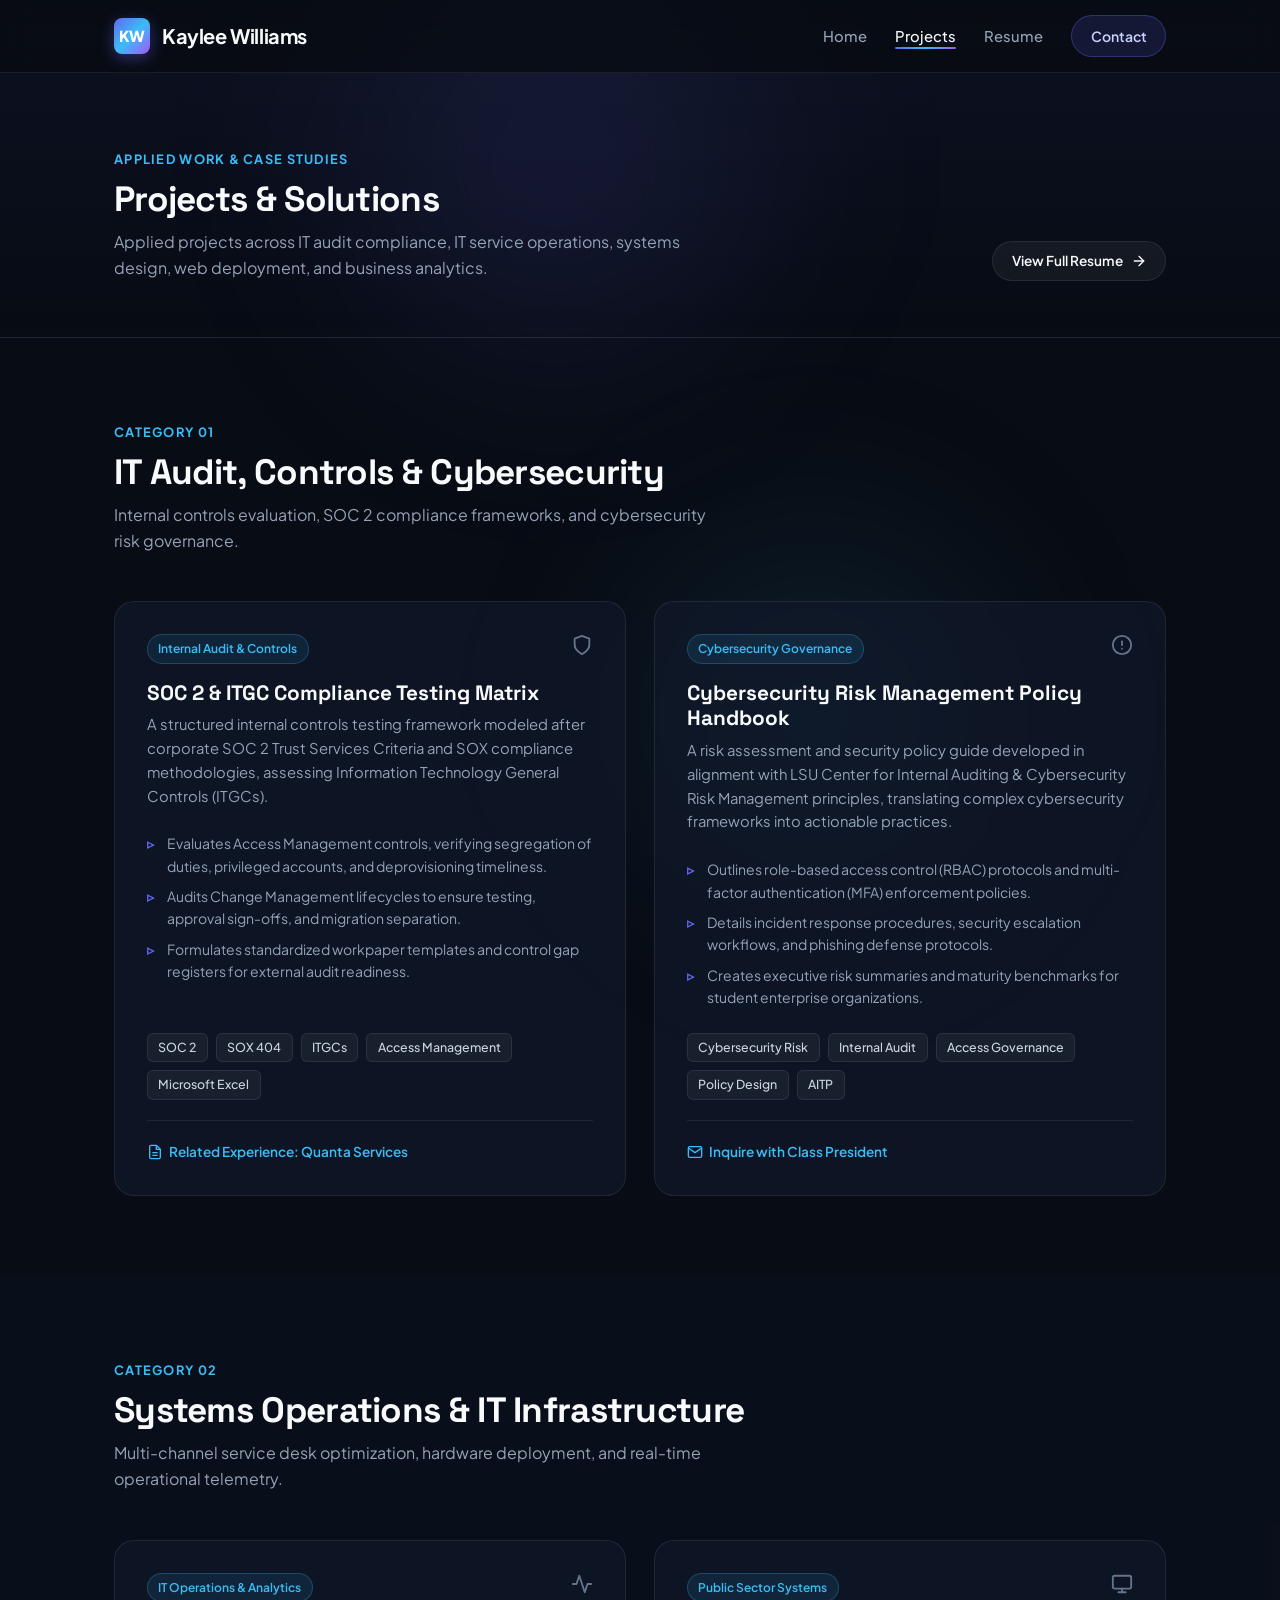
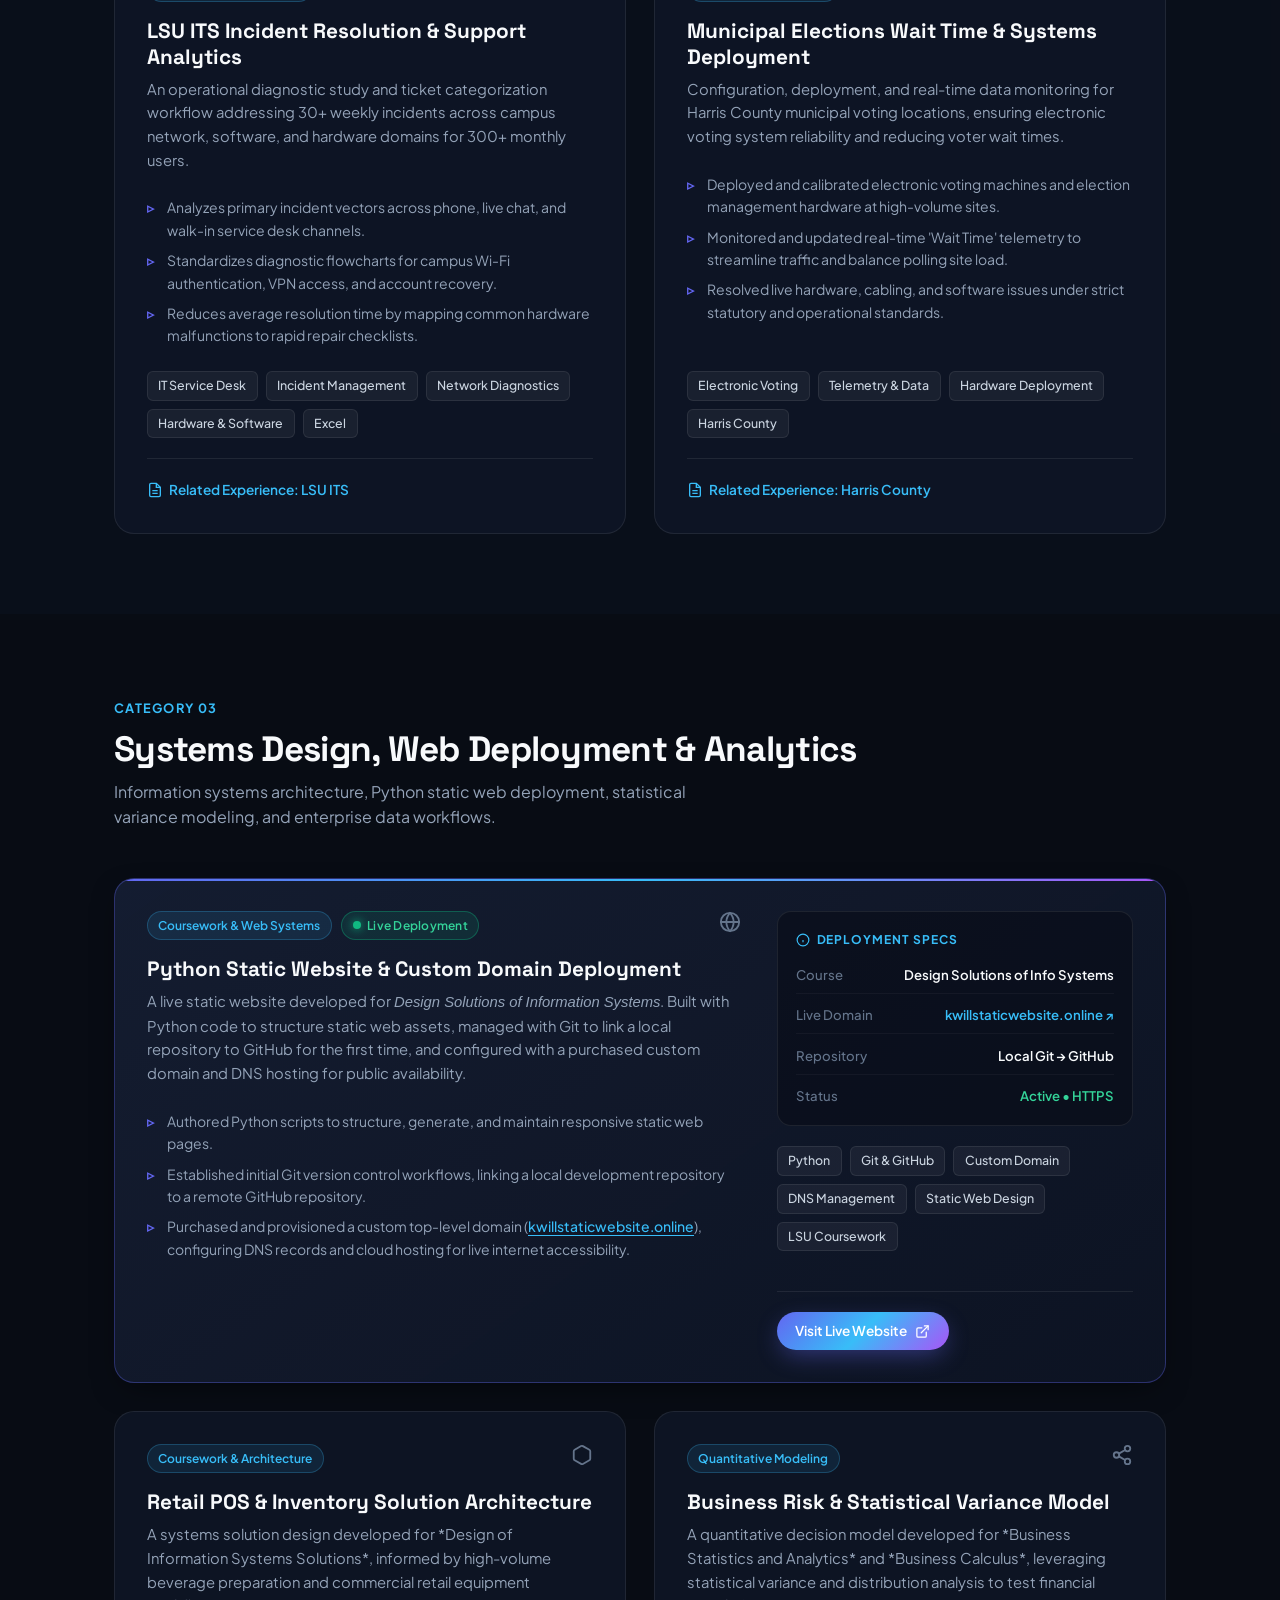
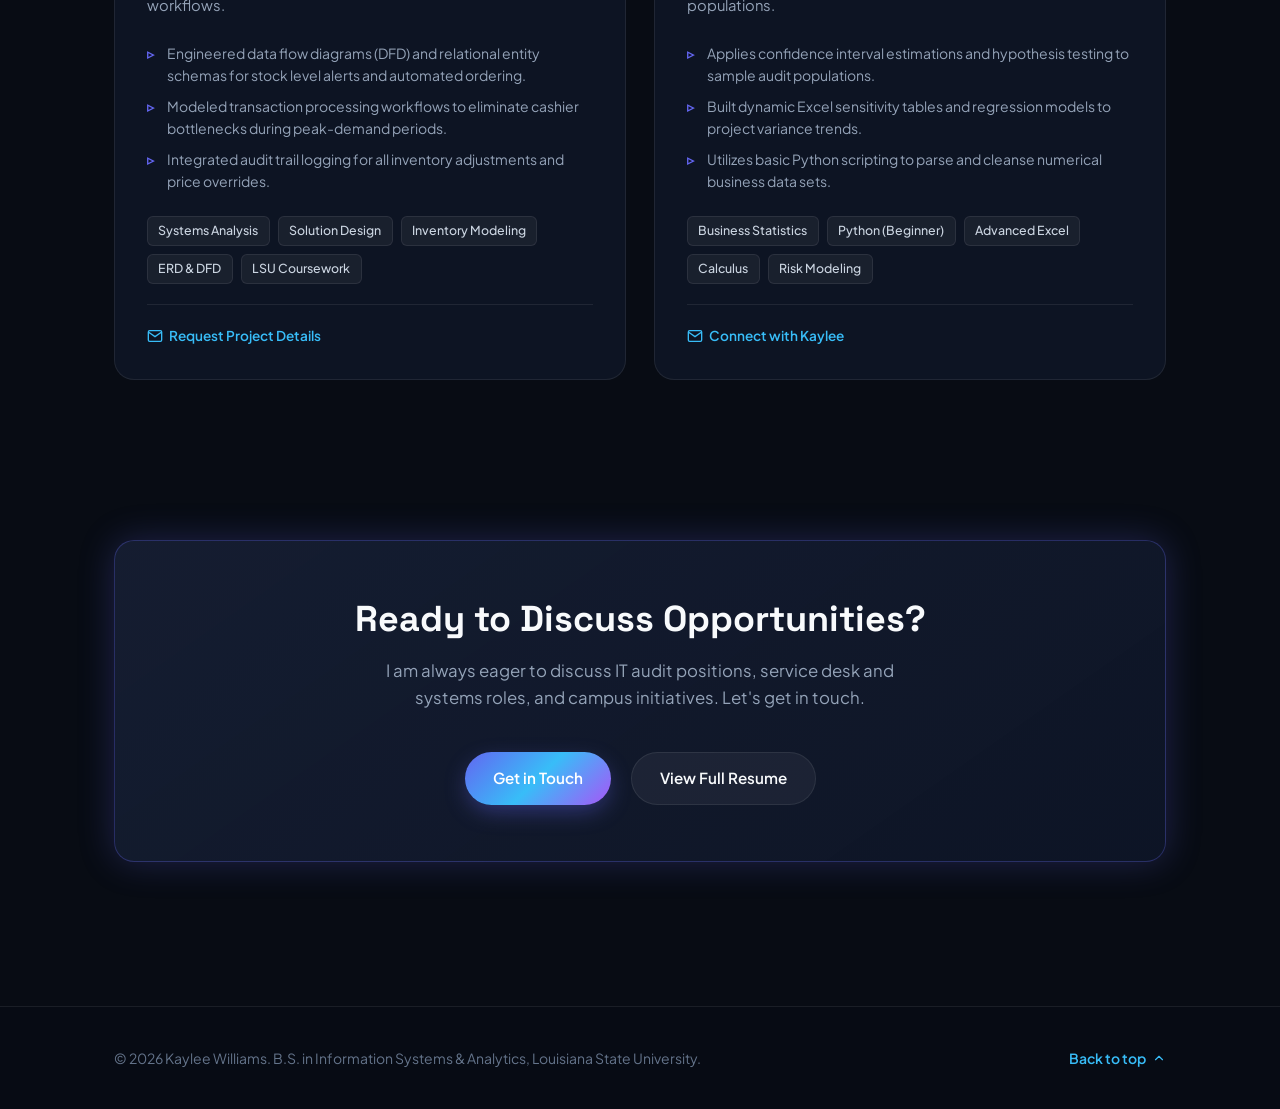
==== commit 332254dd: "Added Static Website Project" ====
--- a/project.html
+++ b/project.html
@@ -3,7 +3,7 @@
 <head>
   <meta charset="UTF-8">
   <meta name="viewport" content="width=device-width, initial-scale=1.0">
-  <meta name="description" content="Projects and Applied Work by Kaylee Williams - Information Systems & Analytics, IT Audit & ITGCs, Enterprise IT Support, and Systems Architecture.">
+  <meta name="description" content="Projects and Applied Work by Kaylee Williams - Information Systems & Analytics, IT Audit & ITGCs, Enterprise IT Support, Systems Architecture, and Static Web Deployment.">
   <title>Projects | Kaylee Williams</title>
   <link rel="preconnect" href="https://fonts.googleapis.com">
   <link rel="preconnect" href="https://fonts.gstatic.com" crossorigin>
@@ -38,7 +38,7 @@
           <span class="section-tag">Applied Work &amp; Case Studies</span>
           <h1 class="section-title">Projects &amp; Solutions</h1>
           <p class="section-desc">
-            Applied projects across IT audit compliance, IT service operations, systems design, and business analytics.
+            Applied projects across IT audit compliance, IT service operations, systems design, web deployment, and business analytics.
           </p>
         </div>
         <div class="hero-actions">
@@ -223,18 +223,87 @@
       </div>
     </section>
 
-    <!-- Category 03: Systems Design & Business Analytics -->
+    <!-- Category 03: Systems Design, Web Deployment & Business Analytics -->
     <section>
       <div class="container">
         <div class="section-header">
           <span class="section-tag">Category 03</span>
-          <h2 class="section-title">Systems Design &amp; Business Analytics</h2>
+          <h2 class="section-title">Systems Design, Web Deployment &amp; Analytics</h2>
           <p class="section-desc">
-            Information systems architecture, statistical variance modeling, and enterprise data workflows.
+            Information systems architecture, Python static web deployment, statistical variance modeling, and enterprise data workflows.
           </p>
         </div>
 
         <div class="grid-2">
+          <!-- Project Card: Python Static Website & Custom Domain Deployment (Featured) -->
+          <article class="card project-card featured-project-card" id="project-static-site">
+            <div class="featured-card-inner">
+              <div class="featured-card-main">
+                <div class="project-header">
+                  <div class="badge-group">
+                    <span class="project-badge">Coursework &amp; Web Systems</span>
+                    <span class="live-pill">
+                      <span class="status-dot"></span> Live Deployment
+                    </span>
+                  </div>
+                  <span class="project-icon">
+                    <svg width="22" height="22" viewBox="0 0 24 24" fill="none" stroke="currentColor" stroke-width="2" stroke-linecap="round" stroke-linejoin="round"><circle cx="12" cy="12" r="10"></circle><line x1="2" y1="12" x2="22" y2="12"></line><path d="M12 2a15.3 15.3 0 0 1 4 10 15.3 15.3 0 0 1-4 10 15.3 15.3 0 0 1-4-10 15.3 15.3 0 0 1 4-10z"></path></svg>
+                  </span>
+                </div>
+                <h3 class="project-title">Python Static Website &amp; Custom Domain Deployment</h3>
+                <p class="project-summary">
+                  A live static website developed for <em>Design Solutions of Information Systems</em>. Built with Python code to structure static web assets, managed with Git to link a local repository to GitHub for the first time, and configured with a purchased custom domain and DNS hosting for public availability.
+                </p>
+                <ul class="project-highlights">
+                  <li>Authored Python scripts to structure, generate, and maintain responsive static web pages.</li>
+                  <li>Established initial Git version control workflows, linking a local development repository to a remote GitHub repository.</li>
+                  <li>Purchased and provisioned a custom top-level domain (<a href="https://kwillstaticwebsite.online" target="_blank" rel="noopener noreferrer" class="inline-project-link">kwillstaticwebsite.online</a>), configuring DNS records and cloud hosting for live internet accessibility.</li>
+                </ul>
+              </div>
+
+              <div class="featured-card-side">
+                <div class="featured-meta-box">
+                  <div class="featured-meta-header">
+                    <svg width="14" height="14" viewBox="0 0 24 24" fill="none" stroke="currentColor" stroke-width="2"><circle cx="12" cy="12" r="10"></circle><line x1="12" y1="16" x2="12" y2="12"></line><line x1="12" y1="8" x2="12.01" y2="8"></line></svg>
+                    <span>Deployment Specs</span>
+                  </div>
+                  <div class="featured-meta-item">
+                    <span class="featured-meta-label">Course</span>
+                    <span class="featured-meta-value">Design Solutions of Info Systems</span>
+                  </div>
+                  <div class="featured-meta-item">
+                    <span class="featured-meta-label">Live Domain</span>
+                    <span class="featured-meta-value"><a href="https://kwillstaticwebsite.online" target="_blank" rel="noopener noreferrer">kwillstaticwebsite.online &nearr;</a></span>
+                  </div>
+                  <div class="featured-meta-item">
+                    <span class="featured-meta-label">Repository</span>
+                    <span class="featured-meta-value">Local Git &rarr; GitHub</span>
+                  </div>
+                  <div class="featured-meta-item">
+                    <span class="featured-meta-label">Status</span>
+                    <span class="featured-meta-value" style="color: #34d399;">Active &bull; HTTPS</span>
+                  </div>
+                </div>
+
+                <div class="tech-tags">
+                  <span class="tag">Python</span>
+                  <span class="tag">Git &amp; GitHub</span>
+                  <span class="tag">Custom Domain</span>
+                  <span class="tag">DNS Management</span>
+                  <span class="tag">Static Web Design</span>
+                  <span class="tag">LSU Coursework</span>
+                </div>
+
+                <div class="project-links">
+                  <a href="https://kwillstaticwebsite.online" target="_blank" rel="noopener noreferrer" class="btn-primary btn-sm" id="btn-visit-static-site">
+                    <span>Visit Live Website</span>
+                    <svg width="15" height="15" viewBox="0 0 24 24" fill="none" stroke="currentColor" stroke-width="2" stroke-linecap="round" stroke-linejoin="round"><path d="M18 13v6a2 2 0 0 1-2 2H5a2 2 0 0 1-2-2V8a2 2 0 0 1 2-2h6"></path><polyline points="15 3 21 3 21 9"></polyline><line x1="10" y1="14" x2="21" y2="3"></line></svg>
+                  </a>
+                </div>
+              </div>
+            </div>
+          </article>
+
           <!-- Project Card 5: Retail POS & Inventory Solution Architecture -->
           <article class="card project-card">
             <div>
--- a/styles.css
+++ b/styles.css
@@ -315,52 +315,68 @@
   align-items: center;
 }
 
-/* Avatar Frame */
+/* Avatar Frame & Headshot Showcase */
 .hero-visual {
   position: relative;
+  display: flex;
+  justify-content: center;
 }
 
 .avatar-frame {
-  width: 240px;
-  height: 240px;
-  border-radius: 36px;
+  width: 290px;
+  height: 385px;
+  border-radius: 32px;
   padding: 4px;
   background: var(--gradient-brand);
-  box-shadow: var(--shadow-glow);
+  box-shadow: 0 20px 45px -15px rgba(0, 0, 0, 0.75), var(--shadow-glow);
   position: relative;
+  transition: transform 0.4s cubic-bezier(0.16, 1, 0.3, 1), box-shadow 0.4s ease;
+}
+
+.avatar-frame:hover {
+  transform: translateY(-6px) scale(1.015);
+  box-shadow: 0 25px 50px -12px rgba(0, 0, 0, 0.85), 0 0 45px rgba(99, 102, 241, 0.45);
 }
 
 .avatar-inner {
   width: 100%;
   height: 100%;
   background: var(--bg-secondary);
-  border-radius: 32px;
+  border-radius: 28px;
   overflow: hidden;
+  position: relative;
+  display: flex;
+}
+
+.headshot-img {
+  width: 100%;
+  height: 100%;
+  object-fit: cover;
+  object-position: center 15%;
+  display: block;
+  transition: transform 0.6s cubic-bezier(0.16, 1, 0.3, 1);
+}
+
+.avatar-frame:hover .headshot-img {
+  transform: scale(1.045);
+}
+
+.avatar-overlay {
+  position: absolute;
+  bottom: 0;
+  left: 0;
+  right: 0;
+  padding: 2.5rem 1.25rem 1.2rem;
+  background: linear-gradient(to top, rgba(8, 12, 20, 0.95) 0%, rgba(8, 12, 20, 0.7) 60%, transparent 100%);
   display: flex;
   flex-direction: column;
-  align-items: center;
-  justify-content: center;
-  position: relative;
-}
-
-.avatar-symbol {
-  width: 90px;
-  height: 90px;
-  background: radial-gradient(circle, rgba(99, 102, 241, 0.25) 0%, transparent 70%);
-  border-radius: 50%;
-  display: grid;
-  place-items: center;
-}
-
-.avatar-svg {
-  width: 72px;
-  height: 72px;
-  stroke: var(--accent-cyan);
+  gap: 0.2rem;
+  z-index: 2;
+  pointer-events: none;
 }
 
 .avatar-title {
-  margin-top: 0.75rem;
-  font-size: 1.1rem;
+  font-size: 1.15rem;
   font-weight: 700;
   color: var(--text-primary);
   letter-spacing: -0.01em;
@@ -368,10 +384,40 @@
 
 .avatar-subtitle {
   font-size: 0.775rem;
-  color: var(--text-muted);
+  color: #a5b4fc;
   text-transform: uppercase;
-  letter-spacing: 0.08em;
-  font-weight: 600;
+  letter-spacing: 0.06em;
+  font-weight: 600;
+}
+
+.avatar-floating-badge {
+  position: absolute;
+  top: -14px;
+  right: -14px;
+  display: inline-flex;
+  align-items: center;
+  gap: 0.5rem;
+  padding: 0.45rem 0.95rem;
+  background: rgba(14, 20, 36, 0.92);
+  backdrop-filter: blur(12px);
+  -webkit-backdrop-filter: blur(12px);
+  border: 1px solid rgba(99, 102, 241, 0.35);
+  border-radius: var(--radius-full);
+  font-size: 0.775rem;
+  font-weight: 600;
+  color: #e0e7ff;
+  box-shadow: 0 10px 25px -5px rgba(0, 0, 0, 0.5);
+  animation: floatBadge 3.5s ease-in-out infinite alternate;
+  z-index: 3;
+}
+
+@keyframes floatBadge {
+  0% {
+    transform: translateY(0px);
+  }
+  100% {
+    transform: translateY(-6px);
+  }
 }
 
 /* ==========================================================================
@@ -687,6 +733,139 @@
   color: #ffffff;
 }
 
+/* Featured Project Card & Live Badges */
+.featured-project-card {
+  grid-column: 1 / -1;
+  background: linear-gradient(145deg, rgba(22, 32, 54, 0.85) 0%, rgba(14, 20, 36, 0.9) 100%);
+  border: 1px solid rgba(99, 102, 241, 0.35);
+  box-shadow: 0 10px 30px -10px rgba(0, 0, 0, 0.6);
+  position: relative;
+}
+
+.featured-project-card::before {
+  content: '';
+  position: absolute;
+  top: 0;
+  left: 0;
+  right: 0;
+  height: 2px;
+  background: var(--gradient-brand);
+  opacity: 1;
+}
+
+.featured-project-card:hover {
+  transform: translateY(-4px);
+  border-color: rgba(56, 189, 248, 0.55);
+  box-shadow: 0 20px 45px -12px rgba(56, 189, 248, 0.25);
+}
+
+.featured-card-inner {
+  display: grid;
+  grid-template-columns: 1.25fr 0.75fr;
+  gap: 2.25rem;
+  align-items: start;
+}
+
+.featured-card-main {
+  display: flex;
+  flex-direction: column;
+}
+
+.featured-card-side {
+  display: flex;
+  flex-direction: column;
+  gap: 1.25rem;
+}
+
+.badge-group {
+  display: flex;
+  align-items: center;
+  gap: 0.6rem;
+  flex-wrap: wrap;
+}
+
+.live-pill {
+  display: inline-flex;
+  align-items: center;
+  gap: 0.4rem;
+  font-size: 0.75rem;
+  padding: 0.25rem 0.65rem;
+  border-radius: var(--radius-full);
+  background: rgba(16, 185, 129, 0.12);
+  border: 1px solid rgba(16, 185, 129, 0.35);
+  color: #34d399;
+  font-weight: 600;
+  letter-spacing: 0.02em;
+}
+
+.inline-project-link {
+  color: var(--accent-cyan);
+  text-decoration: underline;
+  text-underline-offset: 3px;
+  font-weight: 500;
+}
+
+.inline-project-link:hover {
+  color: #ffffff;
+}
+
+.featured-meta-box {
+  background: rgba(8, 12, 20, 0.55);
+  border: 1px solid var(--border-subtle);
+  border-radius: var(--radius-md);
+  padding: 1.15rem;
+  display: flex;
+  flex-direction: column;
+  gap: 0.65rem;
+}
+
+.featured-meta-header {
+  font-size: 0.75rem;
+  text-transform: uppercase;
+  letter-spacing: 0.08em;
+  color: var(--accent-cyan);
+  font-weight: 700;
+  margin-bottom: 0.25rem;
+  display: flex;
+  align-items: center;
+  gap: 0.4rem;
+}
+
+.featured-meta-item {
+  display: flex;
+  justify-content: space-between;
+  align-items: center;
+  font-size: 0.825rem;
+  gap: 0.75rem;
+  padding-bottom: 0.5rem;
+  border-bottom: 1px solid rgba(255, 255, 255, 0.04);
+}
+
+.featured-meta-item:last-child {
+  padding-bottom: 0;
+  border-bottom: none;
+}
+
+.featured-meta-label {
+  color: var(--text-muted);
+  font-weight: 500;
+}
+
+.featured-meta-value {
+  color: var(--text-primary);
+  font-weight: 600;
+  text-align: right;
+}
+
+.featured-meta-value a {
+  color: var(--accent-cyan);
+}
+
+.featured-meta-value a:hover {
+  text-decoration: underline;
+  color: #ffffff;
+}
+
 /* ==========================================================================
    Skills Grid
    ========================================================================== */
@@ -1294,6 +1473,15 @@
     grid-template-columns: 1fr;
   }
 
+  .featured-project-card {
+    grid-column: span 1;
+  }
+
+  .featured-card-inner {
+    grid-template-columns: 1fr;
+    gap: 1.5rem;
+  }
+
   .stats-strip {
     grid-template-columns: 1fr;
     gap: 1.5rem;
@@ -1330,6 +1518,18 @@
 
   .contact-form-container {
     padding: 1.75rem 1.25rem;
+  }
+
+  .avatar-frame {
+    width: 250px;
+    height: 335px;
+  }
+
+  .avatar-floating-badge {
+    right: -8px;
+    top: -12px;
+    font-size: 0.725rem;
+    padding: 0.35rem 0.75rem;
   }
 }
 
